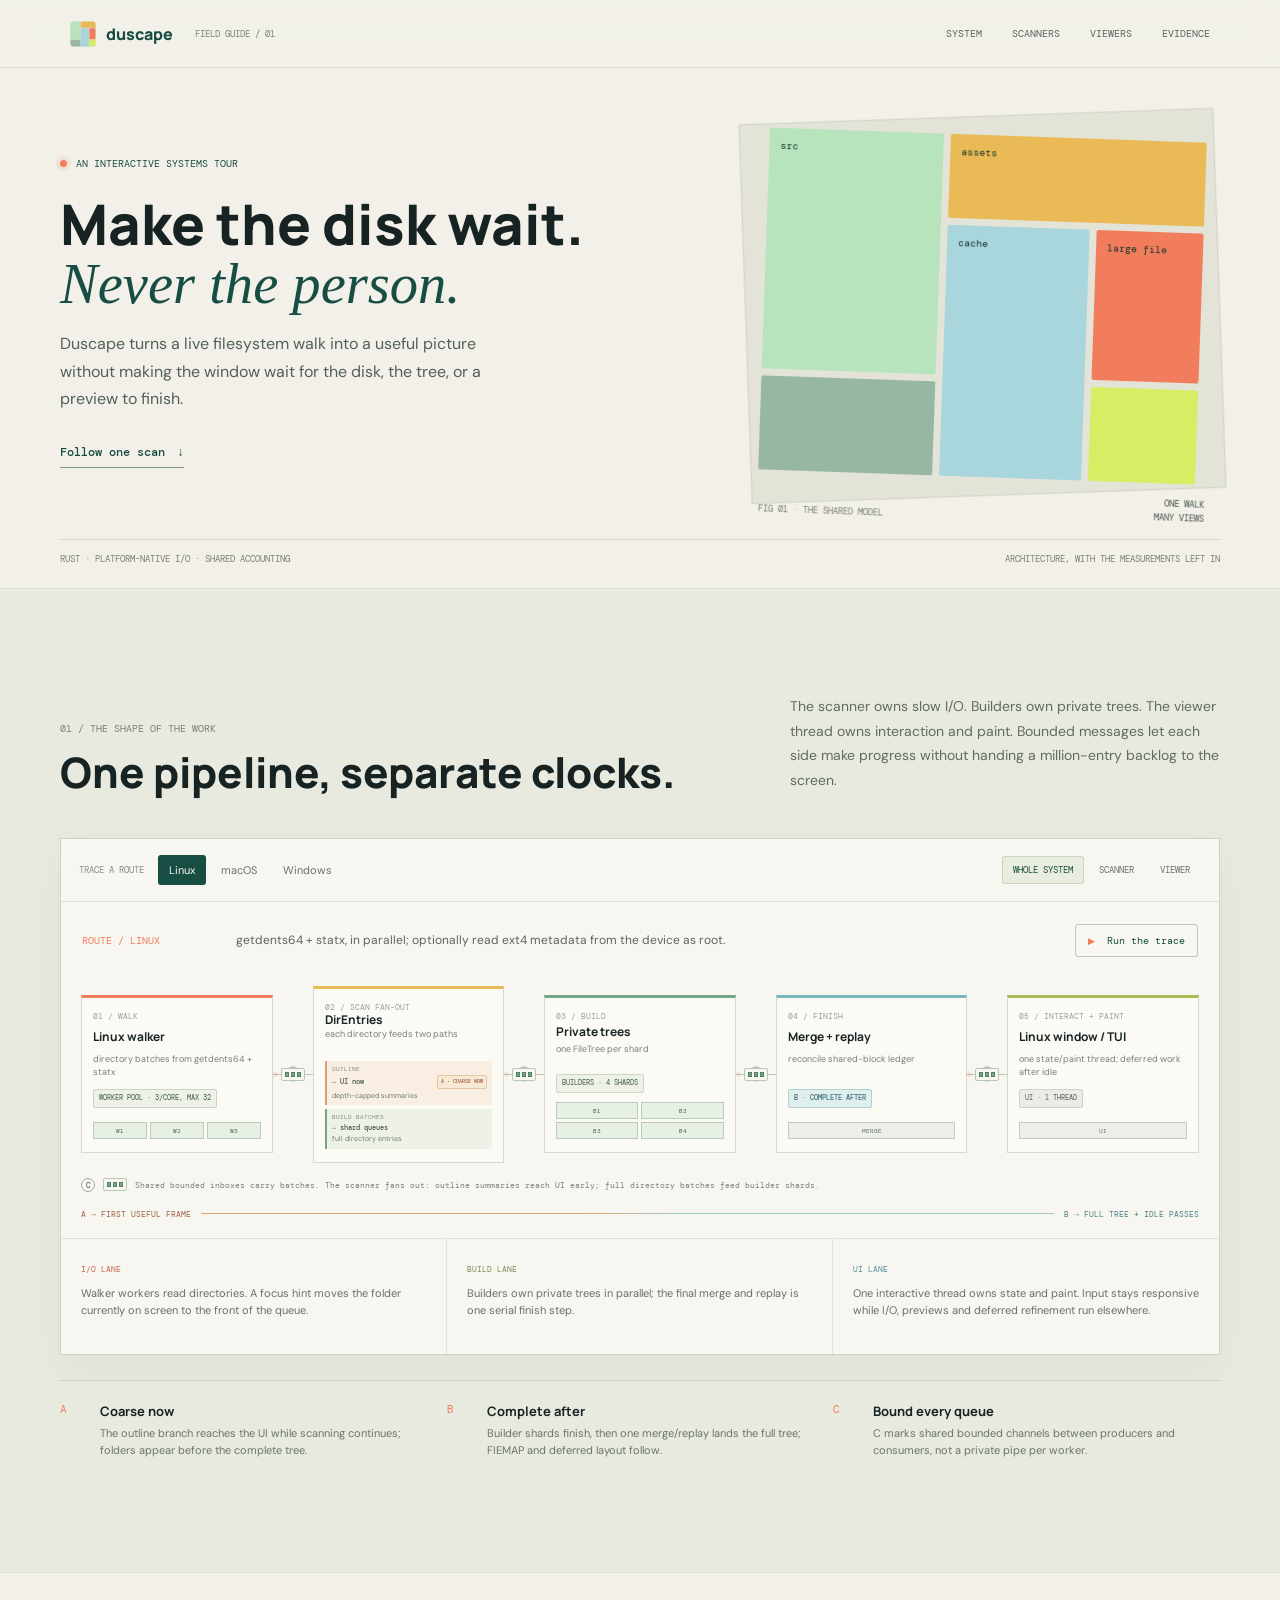
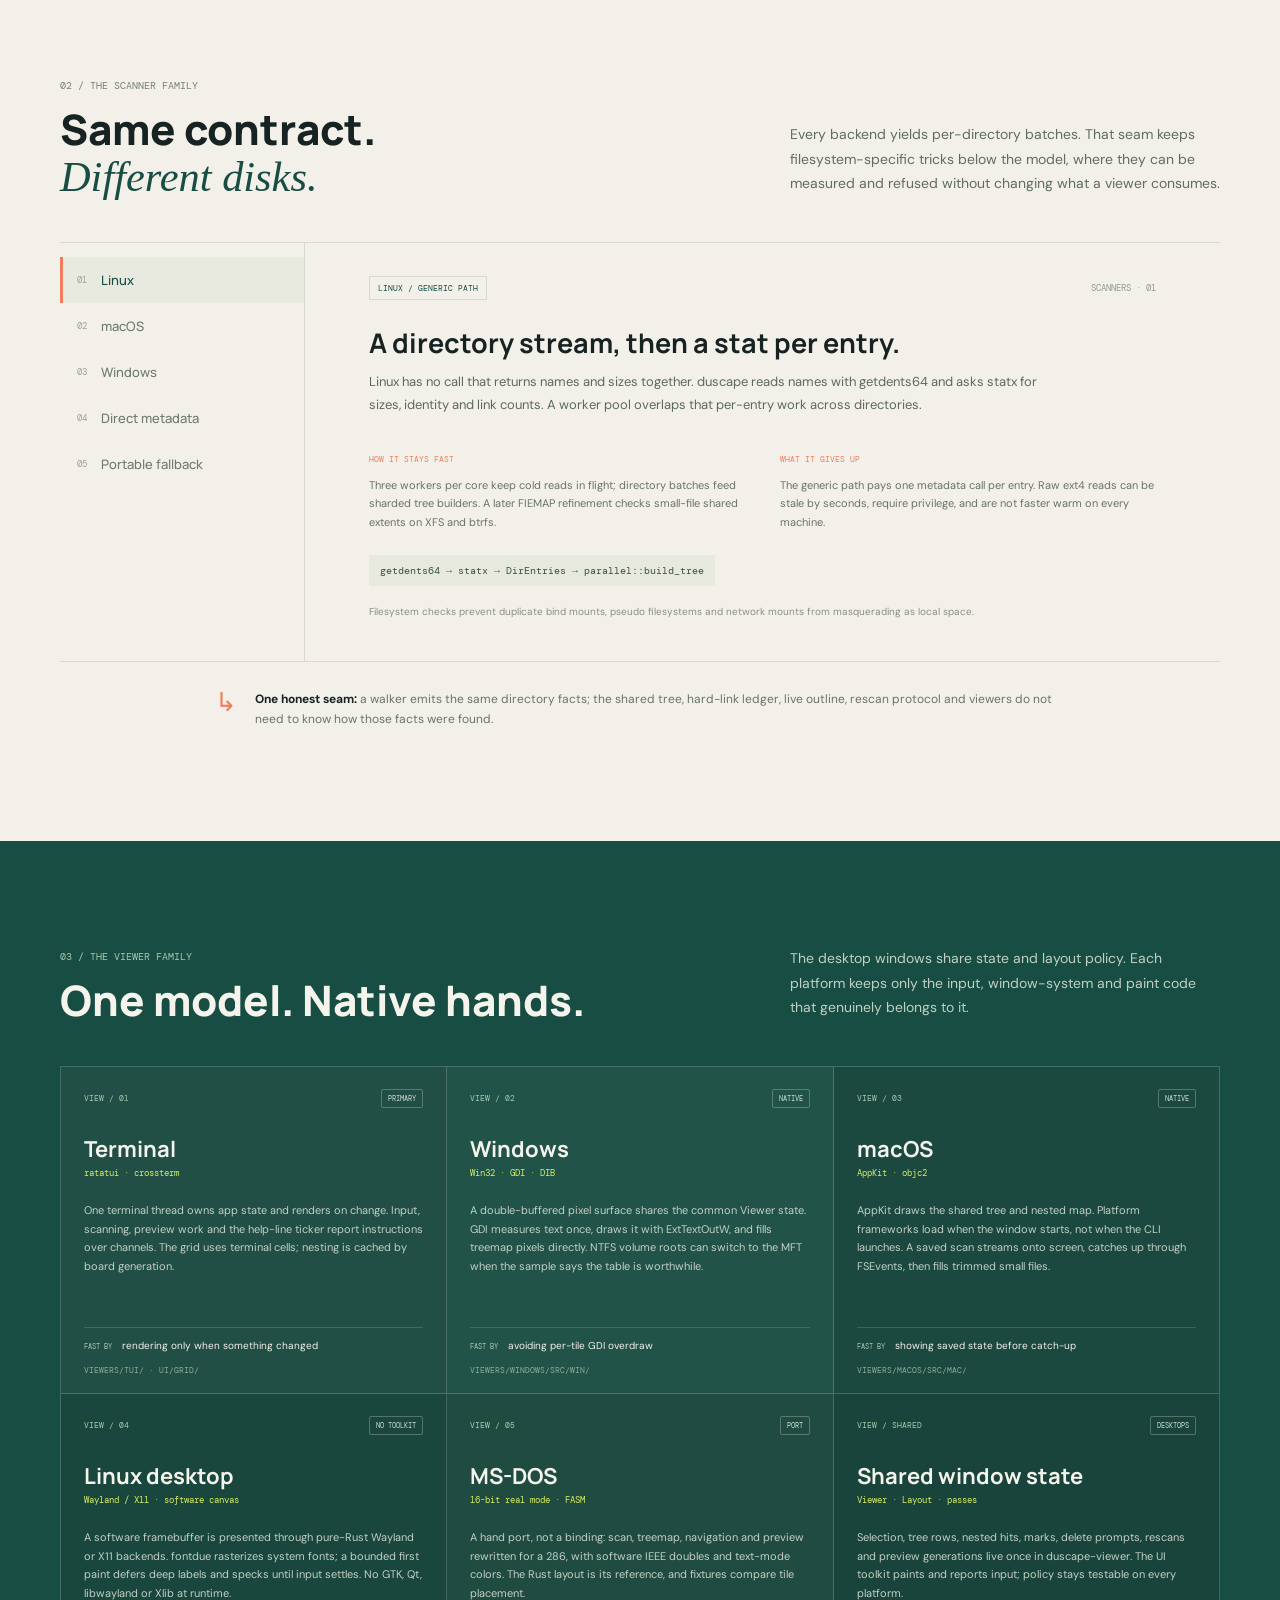
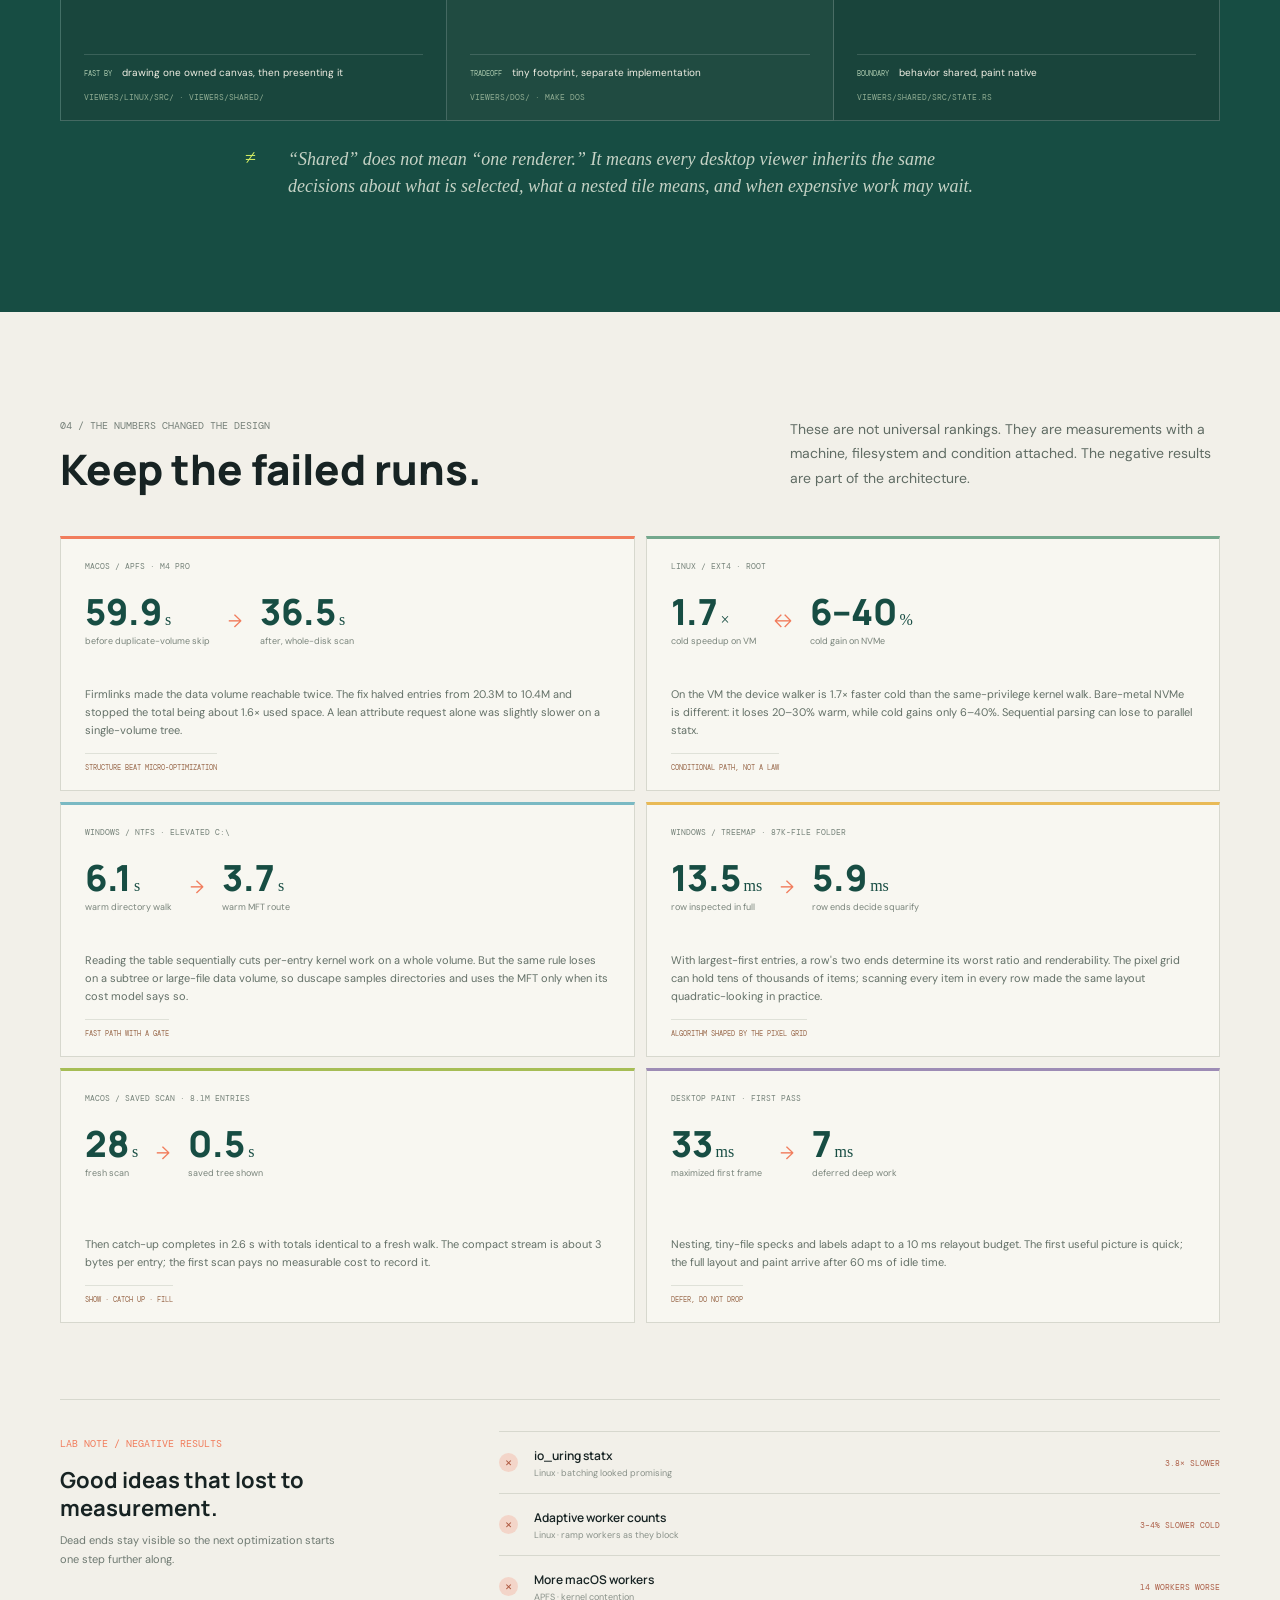
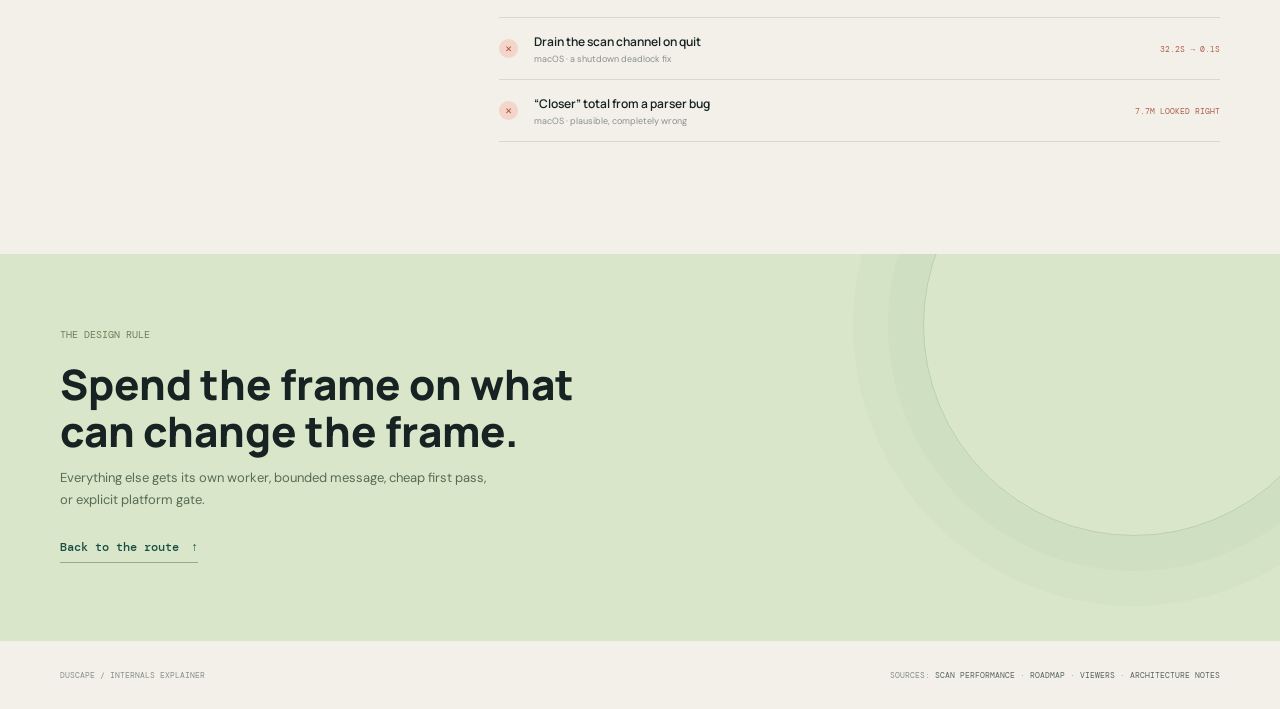
==== docs/explainer/index.html @ 2e8abe7f "docs(explainer): map scan fan-out and share app icon Add the interactive architecture explainer, sho" ====
<!doctype html>
<html lang="en">
<head>
  <meta charset="utf-8">
  <meta name="viewport" content="width=device-width, initial-scale=1">
  <meta name="theme-color" content="#f2f0e9">
  <title>Inside duscape | Systems, scanners, and speed</title>
  <link rel="icon" href="../../viewers/windows/duscape.ico" sizes="16x16 20x20 24x24 32x32 48x48 256x256" type="image/x-icon">
  <link rel="stylesheet" href="./explainer.css">
  <script type="module" src="./explainer.js"></script>
</head>
<body>
  <header class="topbar">
    <a class="wordmark" href="#top" aria-label="Duscape internals home"><img class="brand-icon" src="../../viewers/windows/duscape.ico" alt=""> duscape <span class="wordmark-note">FIELD GUIDE / 01</span></a>
    <nav aria-label="Page sections">
      <a href="#system">System</a><a href="#scanners">Scanners</a><a href="#viewers">Viewers</a><a href="#evidence">Evidence</a>
    </nav>
  </header>

  <main id="top">
    <section class="hero page-width">
      <div class="hero-copy">
        <p class="eyebrow"><span class="eyebrow-dot"></span> An interactive systems tour</p>
        <h1>Make the disk wait.<br><em>Never the person.</em></h1>
        <p class="hero-intro">Duscape turns a live filesystem walk into a useful picture without making the window wait for the disk, the tree, or a preview to finish.</p>
        <a class="text-link" href="#system">Follow one scan <span aria-hidden="true">↓</span></a>
      </div>
      <div class="hero-art" aria-label="A treemap sketch composed of colored tiles">
        <div class="art-label">ONE WALK<br>MANY VIEWS</div><div class="tile tile-a"><span>src</span></div><div class="tile tile-b"><span>assets</span></div><div class="tile tile-c"><span>cache</span></div><div class="tile tile-d"><span>large file</span></div><div class="tile tile-e"></div><div class="tile tile-f"></div><div class="art-index">FIG 01 <span>·</span> THE SHARED MODEL</div>
      </div>
      <div class="hero-foot"><span>Rust · platform-native I/O · shared accounting</span><span>Architecture, with the measurements left in</span></div>
    </section>

    <section class="section system-section" id="system">
      <div class="page-width">
        <div class="section-heading"><div><p class="eyebrow">01 / The shape of the work</p><h2>One pipeline, separate clocks.</h2></div><p class="section-deck">The scanner owns slow I/O. Builders own private trees. The viewer thread owns interaction and paint. Bounded messages let each side make progress without handing a million-entry backlog to the screen.</p></div>
        <div class="explorer-shell">
          <div class="explorer-controls">
            <div class="control-group" role="group" aria-label="Choose a platform route"><span class="control-label">TRACE A ROUTE</span><button class="seg-button is-active" data-platform="linux" aria-pressed="true">Linux</button><button class="seg-button" data-platform="macos" aria-pressed="false">macOS</button><button class="seg-button" data-platform="windows" aria-pressed="false">Windows</button></div>
            <div class="control-group focus-controls" role="group" aria-label="Emphasize a pipeline layer"><button class="focus-button is-active" data-focus="all" aria-pressed="true">Whole system</button><button class="focus-button" data-focus="scan" aria-pressed="false">Scanner</button><button class="focus-button" data-focus="view" aria-pressed="false">Viewer</button></div>
          </div>
          <div class="route-caption" aria-live="polite"><span class="route-index" id="routeIndex">ROUTE / LINUX</span><p id="routeSummary">getdents64 + statx, in parallel; optionally read ext4 metadata from the device as root.</p><button class="run-button" id="runTrace" type="button"><span class="play-icon" aria-hidden="true">▶</span> Run the trace</button></div>
          <div class="pipeline" id="pipeline" data-focus="all" aria-label="Scan pipeline diagram">
            <div class="flow-node scan-node" data-layer="scan"><span class="node-kicker">01 / WALK</span><strong id="scannerNode">Linux walker</strong><small id="scannerNodeNote">directory batches from getdents64 + statx</small><span class="worker-badge" id="walkerWorkers">WORKER POOL · 3/CORE, MAX 32</span><div class="worker-bank worker-bank-walk" aria-hidden="true"><span class="worker-box">W1</span><span class="worker-box">W2</span><span class="worker-box">W3</span></div></div><div class="flow-link" aria-label="C: shared bounded message channel"><span class="flow-packet"></span><span class="channel-queue" aria-hidden="true"><i></i><i></i><i></i></span><span class="bound-marker">C</span></div>
            <div class="flow-node protocol-node" data-layer="scan"><span class="node-kicker">02 / SCAN FAN-OUT</span><strong>DirEntries</strong><small>each directory feeds two paths</small><div class="fanout-branches"><div class="fanout-branch fanout-live"><span>OUTLINE</span><strong>→ UI now</strong><small>depth-capped summaries</small><b class="principle-badge principle-a">A · COARSE NOW</b></div><div class="fanout-branch fanout-build"><span>BUILD BATCHES</span><strong>→ shard queues</strong><small>full directory entries</small></div></div></div><div class="flow-link" aria-label="C: shared bounded message channel"><span class="flow-packet"></span><span class="channel-queue" aria-hidden="true"><i></i><i></i><i></i></span><span class="bound-marker">C</span></div>
            <div class="flow-node build-node" data-layer="model"><span class="node-kicker">03 / BUILD</span><strong>Private trees</strong><small>one FileTree per shard</small><span class="worker-badge" id="builderWorkers">BUILDERS · 4 SHARDS</span><div class="worker-bank worker-bank-builders" id="builderBank" aria-hidden="true"><span class="worker-box" data-builder="1">B1</span><span class="worker-box" data-builder="2">B2</span><span class="worker-box" data-builder="3">B3</span><span class="worker-box" data-builder="4">B4</span></div></div><div class="flow-link" aria-label="C: shared bounded message channel"><span class="flow-packet"></span><span class="channel-queue" aria-hidden="true"><i></i><i></i><i></i></span><span class="bound-marker">C</span></div>
            <div class="flow-node model-node" data-layer="model"><span class="node-kicker">04 / FINISH</span><strong>Merge + replay</strong><small>reconcile shared-block ledger</small><span class="principle-badge principle-b">B · COMPLETE AFTER</span><div class="worker-bank worker-bank-serial" aria-label="One serial merge worker"><span class="worker-box">MERGE</span></div></div><div class="flow-link" aria-label="C: shared bounded message channel"><span class="flow-packet"></span><span class="channel-queue" aria-hidden="true"><i></i><i></i><i></i></span><span class="bound-marker">C</span></div>
            <div class="flow-node view-node" data-layer="view"><span class="node-kicker">05 / INTERACT + PAINT</span><strong id="viewerNode">Linux window / TUI</strong><small>one state/paint thread; deferred work after idle</small><span class="worker-badge worker-single" id="viewerWorkers">UI · 1 THREAD</span><div class="worker-bank worker-bank-serial" aria-label="One interactive UI thread"><span class="worker-box">UI</span></div></div>
          </div>
          <div class="channel-key"><span class="channel-key-mark">C</span><span class="channel-key-queue"><i></i><i></i><i></i></span><span>Shared bounded inboxes carry batches. The scanner fans out: outline summaries reach UI early; full directory batches feed builder shards.</span></div>
          <div class="pass-rail"><span class="pass-label">A → FIRST USEFUL FRAME</span><span class="pass-line"></span><span class="pass-label pass-later">B → FULL TREE + IDLE PASSES</span></div>
          <div class="lane-notes"><article><span class="lane-tag lane-io">I/O LANE</span><p id="ioLane">Walker workers read directories. A focus hint moves the folder currently on screen to the front of the queue.</p></article><article><span class="lane-tag lane-work">BUILD LANE</span><p>Builders own private trees in parallel; the final merge and replay is one serial finish step.</p></article><article><span class="lane-tag lane-ui">UI LANE</span><p>One interactive thread owns state and paint. Input stays responsive while I/O, previews and deferred refinement run elsewhere.</p></article></div>
        </div>
        <div class="principle-strip"><div><span class="principle-number">A</span><strong>Coarse now</strong><p>The outline branch reaches the UI while scanning continues; folders appear before the complete tree.</p></div><div><span class="principle-number">B</span><strong>Complete after</strong><p>Builder shards finish, then one merge/replay lands the full tree; FIEMAP and deferred layout follow.</p></div><div><span class="principle-number">C</span><strong>Bound every queue</strong><p>C marks shared bounded channels between producers and consumers, not a private pipe per worker.</p></div></div>
      </div>
    </section>

    <section class="section scanner-section" id="scanners">
      <div class="page-width">
        <div class="section-heading"><div><p class="eyebrow">02 / The scanner family</p><h2>Same contract.<br><em>Different disks.</em></h2></div><p class="section-deck">Every backend yields per-directory batches. That seam keeps filesystem-specific tricks below the model, where they can be measured and refused without changing what a viewer consumes.</p></div>
        <div class="scanner-layout">
          <div class="scanner-rail" role="tablist" aria-label="Scanner internals"><button class="scanner-tab is-active" id="tab-linux" role="tab" aria-selected="true" aria-controls="scanner-detail" data-scanner="linux"><span>01</span> Linux</button><button class="scanner-tab" id="tab-macos" role="tab" aria-selected="false" aria-controls="scanner-detail" data-scanner="macos"><span>02</span> macOS</button><button class="scanner-tab" id="tab-windows" role="tab" aria-selected="false" aria-controls="scanner-detail" data-scanner="windows"><span>03</span> Windows</button><button class="scanner-tab" id="tab-volume" role="tab" aria-selected="false" aria-controls="scanner-detail" data-scanner="volume"><span>04</span> Direct metadata</button><button class="scanner-tab" id="tab-portable" role="tab" aria-selected="false" aria-controls="scanner-detail" data-scanner="portable"><span>05</span> Portable fallback</button></div>
          <article class="scanner-detail" id="scanner-detail" role="tabpanel" aria-labelledby="tab-linux" aria-live="polite"><div class="detail-topline"><span class="detail-chip" id="scannerChip">LINUX / GENERIC PATH</span><span class="detail-index" id="scannerIndex">SCANNERS · 01</span></div><h3 id="scannerTitle">A directory stream, then a stat per entry.</h3><p class="detail-lead" id="scannerLead">Linux has no call that returns names and sizes together. duscape reads names with getdents64 and asks statx for sizes, identity and link counts. A worker pool overlaps that per-entry work across directories.</p><div class="detail-columns"><div><span class="mini-label">HOW IT STAYS FAST</span><p id="scannerFast">Three workers per core keep cold reads in flight; directory batches feed sharded tree builders. A later FIEMAP refinement checks small-file shared extents on XFS and btrfs.</p></div><div><span class="mini-label">WHAT IT GIVES UP</span><p id="scannerTradeoff">The generic path pays one metadata call per entry. Raw ext4 reads can be stale by seconds, require privilege, and are not faster warm on every machine.</p></div></div><div class="detail-code" id="scannerMechanism">getdents64 → statx → DirEntries → parallel::build_tree</div><div class="detail-foot" id="scannerFoot">Filesystem checks prevent duplicate bind mounts, pseudo filesystems and network mounts from masquerading as local space.</div></article>
        </div>
        <div class="scan-family-note"><span class="note-symbol">↳</span><p><strong>One honest seam:</strong> a walker emits the same directory facts; the shared tree, hard-link ledger, live outline, rescan protocol and viewers do not need to know how those facts were found.</p></div>
      </div>
    </section>

    <section class="section viewer-section" id="viewers">
      <div class="page-width">
        <div class="section-heading"><div><p class="eyebrow">03 / The viewer family</p><h2>One model. Native hands.</h2></div><p class="section-deck">The desktop windows share state and layout policy. Each platform keeps only the input, window-system and paint code that genuinely belongs to it.</p></div>
        <div class="viewer-grid">
          <article class="viewer-card viewer-terminal"><div class="viewer-card-head"><span class="viewer-index">VIEW / 01</span><span class="viewer-badge">PRIMARY</span></div><h3>Terminal</h3><p class="viewer-sub">ratatui · crossterm</p><p>One terminal thread owns app state and renders on change. Input, scanning, preview work and the help-line ticker report instructions over channels. The grid uses terminal cells; nesting is cached by board generation.</p><div class="viewer-why"><span>FAST BY</span> rendering only when something changed</div><div class="viewer-file">viewers/tui/ · ui/grid/</div></article>
          <article class="viewer-card viewer-windows"><div class="viewer-card-head"><span class="viewer-index">VIEW / 02</span><span class="viewer-badge">NATIVE</span></div><h3>Windows</h3><p class="viewer-sub">Win32 · GDI · DIB</p><p>A double-buffered pixel surface shares the common Viewer state. GDI measures text once, draws it with ExtTextOutW, and fills treemap pixels directly. NTFS volume roots can switch to the MFT when the sample says the table is worthwhile.</p><div class="viewer-why"><span>FAST BY</span> avoiding per-tile GDI overdraw</div><div class="viewer-file">viewers/windows/src/win/</div></article>
          <article class="viewer-card viewer-macos"><div class="viewer-card-head"><span class="viewer-index">VIEW / 03</span><span class="viewer-badge">NATIVE</span></div><h3>macOS</h3><p class="viewer-sub">AppKit · objc2</p><p>AppKit draws the shared tree and nested map. Platform frameworks load when the window starts, not when the CLI launches. A saved scan streams onto screen, catches up through FSEvents, then fills trimmed small files.</p><div class="viewer-why"><span>FAST BY</span> showing saved state before catch-up</div><div class="viewer-file">viewers/macos/src/mac/</div></article>
          <article class="viewer-card viewer-linux"><div class="viewer-card-head"><span class="viewer-index">VIEW / 04</span><span class="viewer-badge">NO TOOLKIT</span></div><h3>Linux desktop</h3><p class="viewer-sub">Wayland / X11 · software canvas</p><p>A software framebuffer is presented through pure-Rust Wayland or X11 backends. fontdue rasterizes system fonts; a bounded first paint defers deep labels and specks until input settles. No GTK, Qt, libwayland or Xlib at runtime.</p><div class="viewer-why"><span>FAST BY</span> drawing one owned canvas, then presenting it</div><div class="viewer-file">viewers/linux/src/ · viewers/shared/</div></article>
          <article class="viewer-card viewer-dos"><div class="viewer-card-head"><span class="viewer-index">VIEW / 05</span><span class="viewer-badge">PORT</span></div><h3>MS-DOS</h3><p class="viewer-sub">16-bit real mode · FASM</p><p>A hand port, not a binding: scan, treemap, navigation and preview rewritten for a 286, with software IEEE doubles and text-mode colors. The Rust layout is its reference, and fixtures compare tile placement.</p><div class="viewer-why"><span>TRADEOFF</span> tiny footprint, separate implementation</div><div class="viewer-file">viewers/dos/ · make dos</div></article>
          <article class="viewer-card viewer-shared"><div class="viewer-card-head"><span class="viewer-index">VIEW / SHARED</span><span class="viewer-badge">DESKTOPS</span></div><h3>Shared window state</h3><p class="viewer-sub">Viewer · Layout · passes</p><p>Selection, tree rows, nested hits, marks, delete prompts, rescans and preview generations live once in duscape-viewer. The UI toolkit paints and reports input; policy stays testable on every platform.</p><div class="viewer-why"><span>BOUNDARY</span> behavior shared, paint native</div><div class="viewer-file">viewers/shared/src/state.rs</div></article>
        </div>
        <div class="viewer-rule"><span class="rule-mark">≠</span><p>“Shared” does not mean “one renderer.” It means every desktop viewer inherits the same decisions about what is selected, what a nested tile means, and when expensive work may wait.</p></div>
      </div>
    </section>

    <section class="section evidence-section" id="evidence">
      <div class="page-width">
        <div class="section-heading evidence-heading"><div><p class="eyebrow">04 / The numbers changed the design</p><h2>Keep the failed runs.</h2></div><p class="section-deck">These are not universal rankings. They are measurements with a machine, filesystem and condition attached. The negative results are part of the architecture.</p></div>
        <div class="evidence-grid">
          <article class="evidence-card evidence-macos"><div class="evidence-overline">MACOS / APFS · M4 PRO</div><div class="metric-pair"><div><strong>59.9<span>s</span></strong><small>before duplicate-volume skip</small></div><span class="metric-arrow">→</span><div><strong>36.5<span>s</span></strong><small>after, whole-disk scan</small></div></div><p>Firmlinks made the data volume reachable twice. The fix halved entries from 20.3M to 10.4M and stopped the total being about 1.6× used space. A lean attribute request alone was slightly slower on a single-volume tree.</p><div class="evidence-tag">STRUCTURE BEAT MICRO-OPTIMIZATION</div></article>
          <article class="evidence-card evidence-linux"><div class="evidence-overline">LINUX / EXT4 · ROOT</div><div class="metric-pair"><div><strong>1.7<span>×</span></strong><small>cold speedup on VM</small></div><span class="metric-arrow">↔</span><div><strong>6–40<span>%</span></strong><small>cold gain on NVMe</small></div></div><p>On the VM the device walker is 1.7× faster cold than the same-privilege kernel walk. Bare-metal NVMe is different: it loses 20–30% warm, while cold gains only 6–40%. Sequential parsing can lose to parallel statx.</p><div class="evidence-tag">CONDITIONAL PATH, NOT A LAW</div></article>
          <article class="evidence-card evidence-windows"><div class="evidence-overline">WINDOWS / NTFS · ELEVATED C:\</div><div class="metric-pair"><div><strong>6.1<span>s</span></strong><small>warm directory walk</small></div><span class="metric-arrow">→</span><div><strong>3.7<span>s</span></strong><small>warm MFT route</small></div></div><p>Reading the table sequentially cuts per-entry kernel work on a whole volume. But the same rule loses on a subtree or large-file data volume, so duscape samples directories and uses the MFT only when its cost model says so.</p><div class="evidence-tag">FAST PATH WITH A GATE</div></article>
          <article class="evidence-card evidence-layout"><div class="evidence-overline">WINDOWS / TREEMAP · 87K-FILE FOLDER</div><div class="metric-pair"><div><strong>13.5<span>ms</span></strong><small>row inspected in full</small></div><span class="metric-arrow">→</span><div><strong>5.9<span>ms</span></strong><small>row ends decide squarify</small></div></div><p>With largest-first entries, a row's two ends determine its worst ratio and renderability. The pixel grid can hold tens of thousands of items; scanning every item in every row made the same layout quadratic-looking in practice.</p><div class="evidence-tag">ALGORITHM SHAPED BY THE PIXEL GRID</div></article>
          <article class="evidence-card evidence-cache"><div class="evidence-overline">MACOS / SAVED SCAN · 8.1M ENTRIES</div><div class="metric-pair"><div><strong>28<span>s</span></strong><small>fresh scan</small></div><span class="metric-arrow">→</span><div><strong>0.5<span>s</span></strong><small>saved tree shown</small></div></div><p>Then catch-up completes in 2.6 s with totals identical to a fresh walk. The compact stream is about 3 bytes per entry; the first scan pays no measurable cost to record it.</p><div class="evidence-tag">SHOW · CATCH UP · FILL</div></article>
          <article class="evidence-card evidence-frame"><div class="evidence-overline">DESKTOP PAINT · FIRST PASS</div><div class="metric-pair"><div><strong>33<span>ms</span></strong><small>maximized first frame</small></div><span class="metric-arrow">→</span><div><strong>7<span>ms</span></strong><small>deferred deep work</small></div></div><p>Nesting, tiny-file specks and labels adapt to a 10 ms relayout budget. The first useful picture is quick; the full layout and paint arrive after 60 ms of idle time.</p><div class="evidence-tag">DEFER, DO NOT DROP</div></article>
        </div>
        <div class="experiments"><div class="experiments-title"><span class="eyebrow">LAB NOTE / NEGATIVE RESULTS</span><h3>Good ideas that lost to measurement.</h3><p>Dead ends stay visible so the next optimization starts one step further along.</p></div><div class="experiment-list">
          <details><summary><span class="experiment-mark">×</span><span><strong>io_uring statx</strong><small>Linux · batching looked promising</small></span><span class="experiment-result">3.8× slower</span></summary><p>Submission overhead and the way the kernel handled these metadata requests lost to plain statx. It is listed as not worth revisiting, not a dormant “maybe faster” path.</p></details>
          <details><summary><span class="experiment-mark">×</span><span><strong>Adaptive worker counts</strong><small>Linux · ramp workers as they block</small></span><span class="experiment-result">3–4% slower cold</span></summary><p>The cold ramp cost more than it saved on warm runs, where wall time was not builder-bound. Revisit only with a machine whose core count substantially exceeds what its disk can feed.</p></details>
          <details><summary><span class="experiment-mark">×</span><span><strong>More macOS workers</strong><small>APFS · kernel contention</small></span><span class="experiment-result">14 workers worse</span></summary><p>At eight workers the whole-disk scan used 185 seconds of system time against 7 seconds of user time; at fourteen, kernel time per entry rose from about 5 μs to 28 μs. The measured macOS cap is now six.</p></details>
          <details><summary><span class="experiment-mark">×</span><span><strong>Drain the scan channel on quit</strong><small>macOS · a shutdown deadlock fix</small></span><span class="experiment-result">32.2s → 0.1s</span></summary><p>Draining freed blocked senders by accepting all their sends, which let workers finish the entire disk. A stop flag checked by the queue fixed the actual cancellation behavior.</p></details>
          <details><summary><span class="experiment-mark">×</span><span><strong>“Closer” total from a parser bug</strong><small>macOS · plausible, completely wrong</small></span><span class="experiment-result">7.7M looked right</span></summary><p>A missing directory attribute shifted the parser into name bytes or dropped a subtree. The scan total looked closer to expected; the 233,390 unreadable entries exposed the bug. Counts and errors are checks, not decoration.</p></details>
        </div></div>
      </div>
    </section>

    <section class="closing-band"><div class="page-width closing-inner"><p class="eyebrow">THE DESIGN RULE</p><h2>Spend the frame on what<br>can change the frame.</h2><p>Everything else gets its own worker, bounded message, cheap first pass, or explicit platform gate.</p><a href="#top" class="back-top">Back to the route <span aria-hidden="true">↑</span></a></div></section>
  </main>
  <footer class="footer page-width"><span>DUSCAPE / INTERNALS EXPLAINER</span><span>Sources: <a href="../scan-performance.md">scan performance</a> · <a href="../scan-roadmap.md">roadmap</a> · <a href="../viewers.md">viewers</a> · <a href="../../AGENTS.md">architecture notes</a></span></footer>
</body>
</html>
---- docs/explainer/explainer.css ----
@import url('https://fonts.googleapis.com/css2?family=DM+Mono:wght@400;500&family=DM+Sans:wght@400;500;600;700&family=Manrope:wght@400;500;600;700;800&display=swap');
:root { color-scheme: light; --paper:#f2f0e9; --ink:#172323; --muted:#65706a; --line:#d7d8ce; --forest:#174d43; --mint:#b8e4bd; --lime:#d5ee63; --coral:#f17d5d; --blue:#a9d6dc; --gold:#e9ba56; --serif:Georgia,'Times New Roman',serif; --sans:'DM Sans','Segoe UI',sans-serif; --display:'Manrope','Segoe UI',sans-serif; --mono:'DM Mono',Consolas,monospace; font-family:var(--sans); font-synthesis:none; text-rendering:optimizeLegibility; }
* { box-sizing:border-box; } html { scroll-behavior:smooth; scroll-padding-top:84px; } body { margin:0; background:var(--paper); color:var(--ink); } a { color:inherit; } button { color:inherit; font:inherit; }
.page-width { width:min(1160px,calc(100% - 64px)); margin-inline:auto; }
.topbar { height:68px; padding:0 5.5vw; display:flex; align-items:center; justify-content:space-between; border-bottom:1px solid #d9dbd1; background:rgba(242,240,233,.93); position:sticky; top:0; z-index:20; backdrop-filter:blur(14px); }
.wordmark { display:flex; align-items:center; gap:10px; text-decoration:none; color:var(--forest); font:800 16px var(--display); }.brand-icon { flex:0 0 26px;width:26px;height:26px;object-fit:contain;image-rendering:auto; }.wordmark-note,.topbar nav,.eyebrow,.control-label,.node-kicker,.lane-tag,.mini-label,.detail-index,.viewer-index,.viewer-badge,.viewer-file,.viewer-why span,.evidence-overline,.evidence-tag,.experiment-result,.footer,.art-index { font-family:var(--mono);text-transform:uppercase;letter-spacing:0; }.wordmark-note { margin-left:12px;color:#7a837b;font-size:9px;font-weight:400; }.topbar nav { display:flex;gap:30px;font-size:10px;color:#59655e; }.topbar nav a { text-decoration:none;transition:color .2s; }.topbar nav a:hover,.footer a:hover { color:var(--coral); }
.hero { min-height:520px;display:grid;grid-template-columns:1fr .94fr;align-items:center;position:relative;padding-top:28px;padding-bottom:72px; }.hero-copy { padding:42px 0 30px;max-width:540px;animation:enter .7s both; }.eyebrow { color:#77817a;font-size:10px;line-height:1.5; }.hero .eyebrow { display:flex;align-items:center;gap:9px;color:var(--forest); }.eyebrow-dot { width:7px;height:7px;border-radius:50%;background:var(--coral);box-shadow:0 0 0 4px #f17d5d21; } h1,h2,h3,p { margin-top:0; } h1 { margin:24px 0 18px;font:800 56px/1.02 var(--display);letter-spacing:0; }
@media (max-width: 900px) { h1 { font-size: 38px; } }
@media (max-width: 650px) { h1 { font-size: 36px; } }
h1 em,h2 em { color:var(--forest);font:italic 500 1.01em/1 var(--serif); }.hero-intro { max-width:440px;margin-bottom:27px;color:#526059;font-size:16px;line-height:1.72; }.text-link,.back-top { display:inline-flex;gap:12px;align-items:center;color:var(--forest);text-decoration:none;font:500 12px var(--mono);border-bottom:1px solid #82978a;padding-bottom:7px;transition:gap .2s,color .2s; }.text-link:hover,.back-top:hover { gap:18px;color:#b84e36; }
.hero-art { width:min(100%,475px);aspect-ratio:1.25;justify-self:end;position:relative;display:grid;grid-template-columns:1.1fr .9fr .68fr;grid-template-rows:.72fr 1.28fr .8fr;gap:7px;padding:19px;transform:rotate(2deg);animation:art-enter .9s .1s both; }.hero-art::before { content:'';position:absolute;inset:0;background:#e3e3d8;transform:rotate(-4deg);border:1px solid #d0d3c6; }.tile { position:relative;border-radius:2px;padding:11px;overflow:hidden;font:10px var(--mono);color:#15372e;animation:tile-in .8s both; }.tile span { position:relative;z-index:1; }.tile-a { grid-column:1;grid-row:1/3;background:var(--mint);animation-delay:.2s; }.tile-b { grid-column:2/4;grid-row:1;background:var(--gold);animation-delay:.31s; }.tile-c { grid-column:2;grid-row:2/4;background:var(--blue);animation-delay:.42s; }.tile-d { grid-column:3;grid-row:2;background:var(--coral);animation-delay:.53s; }.tile-e { grid-column:1;grid-row:3;background:#98b6a4;animation-delay:.64s; }.tile-f { grid-column:3;grid-row:3;background:var(--lime);animation-delay:.75s; }.art-label { position:absolute;z-index:2;right:9px;bottom:-22px;color:#44534b;font:9px/1.5 var(--mono);text-align:right; }.art-index { position:absolute;left:20px;bottom:-26px;color:#798178;font-size:9px; }.art-index span { color:var(--coral); }.hero-foot { position:absolute;bottom:23px;left:0;right:0;display:flex;justify-content:space-between;padding-top:13px;border-top:1px solid var(--line);color:#788179;font:9px var(--mono);text-transform:uppercase; }
.section { padding:105px 0 112px; }.system-section { background:#e8e9df;border-top:1px solid #dedfd5;border-bottom:1px solid #dedfd5; }.section-heading { display:flex;align-items:end;justify-content:space-between;gap:50px;margin-bottom:43px; }.section-heading .eyebrow { margin-bottom:13px; } h2 { margin:0;font:800 42px/1.1 var(--display);letter-spacing:0; }.section-deck { max-width:430px;margin-bottom:3px;color:#606c64;font-size:14px;line-height:1.75; }
.explorer-shell { overflow:hidden;border:1px solid #ced3c7;background:#f7f6f0;box-shadow:0 14px 40px #3142380b; }.explorer-controls { min-height:63px;display:flex;justify-content:space-between;align-items:center;gap:14px;padding:10px 18px;border-bottom:1px solid #dfe1d8; }.control-group { display:flex;align-items:center;gap:4px; }.control-label { margin-right:10px;color:#849087;font-size:9px; }.seg-button,.focus-button { border:0;background:transparent;border-radius:3px;padding:8px 11px;cursor:pointer;color:#68736d;font-size:11px;transition:background .2s,color .2s,transform .2s; }.seg-button:hover,.focus-button:hover { color:var(--forest); }.seg-button.is-active { background:var(--forest);color:#f9f7ef; }.focus-button { font:9px var(--mono);text-transform:uppercase; }.focus-button.is-active { background:#e9eddf;color:var(--forest);box-shadow:inset 0 0 0 1px #cad5be; }.route-caption { min-height:77px;display:grid;grid-template-columns:140px 1fr auto;gap:14px;align-items:center;padding:13px 21px; }.route-index { color:var(--coral);font:10px var(--mono); }.route-caption p { margin:0;color:#5a665f;font-size:12px;line-height:1.55; }.run-button { border:1px solid #b7c7b8;background:transparent;border-radius:3px;padding:9px 12px;cursor:pointer;color:var(--forest);font:10px var(--mono);transition:background .2s,color .2s;white-space:nowrap; }.run-button:hover,.run-button.is-running { background:var(--forest);color:white; }.play-icon { margin-right:6px;color:var(--coral);font-size:9px; }
.pipeline { display:grid;grid-template-columns:minmax(100px,1fr) 40px minmax(100px,1fr) 40px minmax(100px,1fr) 40px minmax(100px,1fr) 40px minmax(100px,1fr);align-items:center;padding:7px 20px 24px; }.flow-node { min-height:123px;padding:13px 11px;border:1px solid #d4d9cf;background:#fbfaf5;display:flex;flex-direction:column;justify-content:space-between;position:relative;transition:transform .25s,opacity .25s,border-color .25s,background .25s; }.flow-node strong { font:700 12px/1.3 var(--display); }.flow-node small { color:#768078;font-size:9px;line-height:1.5; }.node-kicker { color:#99a197;font-size:8px; }.scan-node { border-top:3px solid var(--coral); }.protocol-node { border-top:3px solid var(--gold); }.build-node { border-top:3px solid #77a58b; }.model-node { border-top:3px solid #79b6bd; }.view-node { border-top:3px solid #a9bb54; }.flow-link { height:28px;display:flex;align-items:center;justify-content:center;position:relative;background:transparent; }.flow-link::before { content:"";position:absolute;left:0;right:0;top:50%;height:1px;background:#bcc6b9; }.flow-packet { position:absolute;z-index:2;width:5px;height:5px;top:calc(50% - 2px);left:0;border-radius:50%;background:var(--coral);opacity:.18; }.pipeline.is-running .flow-packet { opacity:1;animation:packet 1.5s ease-in-out infinite; }.pipeline.is-running .flow-link:nth-of-type(4) .flow-packet { animation-delay:.3s; }.pipeline.is-running .flow-link:nth-of-type(6) .flow-packet { animation-delay:.6s; }.pipeline.is-running .flow-link:nth-of-type(8) .flow-packet { animation-delay:.9s; }.channel-queue { z-index:3;display:flex;gap:2px;padding:3px;background:#f7f6f0;border:1px solid #b9c6ba;border-radius:2px; }.channel-queue i,.channel-key-queue i { display:block;width:4px;height:5px;background:#79a98a;border:1px solid #527e62; }.bound-marker { position:absolute;z-index:4;left:50%;top:calc(50% + 14px);display:grid;width:12px;height:12px;place-items:center;transform:translate(-50%,-50%);border:1px solid #9daea1;border-radius:50%;background:#f7f6f0;color:#41604c;font:6px var(--mono); }.worker-bank { display:grid;gap:3px;margin-top:7px; }.worker-bank-walk { grid-template-columns:repeat(3,minmax(0,1fr)); }.worker-bank-builders { grid-template-columns:repeat(2,minmax(0,1fr)); }.worker-bank-builders[data-count="1"] { width:45%;grid-template-columns:1fr;margin-inline:auto; }.worker-bank-serial { grid-template-columns:1fr; }.worker-box { min-width:0;min-height:17px;display:flex;align-items:center;justify-content:center;padding:2px 3px;border:1px solid #b9cbbb;background:#e7f0e5;color:#45644e;font:6px var(--mono); }.worker-bank-serial .worker-box { border-color:#c4c9c3;background:#eceeea;color:#626b64; }.worker-box[hidden] { display:none!important; }.channel-key { display:flex;align-items:center;gap:8px;margin:-9px 20px 17px;color:#758179;font:8px/1.5 var(--mono); }.channel-key-mark { display:grid;width:14px;height:14px;place-items:center;border:1px solid #9daea1;border-radius:50%;color:#41604c; }.channel-key-queue { display:flex;gap:2px;padding:3px;border:1px solid #b9c6ba;border-radius:2px; }.pipeline[data-focus="scan"] .flow-node[data-layer="view"],.pipeline[data-focus="scan"] .flow-node[data-layer="model"],.pipeline[data-focus="view"] .flow-node[data-layer="scan"],.pipeline[data-focus="view"] .flow-node[data-layer="model"] { opacity:.36; }.pipeline[data-focus="scan"] .scan-node,.pipeline[data-focus="scan"] .protocol-node,.pipeline[data-focus="view"] .view-node { transform:translateY(-4px);border-color:#819486;background:#fffef9; }
.lane-notes { display:grid;grid-template-columns:repeat(3,1fr);border-top:1px solid #e1e3db; }.lane-notes article { min-height:115px;padding:17px 20px;border-right:1px solid #e1e3db; }.lane-notes article:last-child { border-right:0; }.lane-tag { font-size:8px; }.lane-io { color:#ca674e; }.lane-work { color:#788d55; }.lane-ui { color:#4e8e99; }.lane-notes p { margin:8px 0 0;color:#657168;font-size:11px;line-height:1.6; }.principle-strip { display:grid;grid-template-columns:repeat(3,1fr);margin-top:25px;border-top:1px solid #cdd2c7; }.principle-strip>div { display:grid;grid-template-columns:29px 1fr;column-gap:11px;padding:21px 19px 0 0; }.principle-number { grid-row:span 2;color:var(--coral);font:11px var(--mono); }.principle-strip strong { font:700 13px var(--display); }.principle-strip p { margin:5px 0 0;color:#69756d;font-size:11px;line-height:1.6; }
.scanner-section { background:var(--paper); }.scanner-layout { display:grid;grid-template-columns:245px 1fr;border-top:1px solid var(--line);border-bottom:1px solid var(--line);min-height:420px; }.scanner-rail { padding:14px 0;border-right:1px solid var(--line); }.scanner-tab { width:100%;display:flex;align-items:center;gap:14px;border:0;background:transparent;padding:14px 17px;text-align:left;cursor:pointer;color:#6e7971;font:500 13px var(--display);position:relative;transition:color .2s,background .2s; }.scanner-tab span { color:#9ca39c;font:9px var(--mono); }.scanner-tab:hover { color:var(--forest); }.scanner-tab.is-active { background:#e8e9df;color:var(--forest); }.scanner-tab.is-active::before { content:'';position:absolute;inset:0 auto 0 0;width:3px;background:var(--coral); }.scanner-detail { padding:33px clamp(24px,5vw,65px) 30px;animation:detail-in .35s both; }.detail-topline { display:flex;justify-content:space-between;align-items:center; }.detail-chip { padding:6px 8px;border:1px solid #d6d9cf;color:var(--forest);font:8px var(--mono); }.detail-index { color:#929b92;font-size:9px; }.scanner-detail h3 { max-width:590px;margin:27px 0 12px;font:700 27px/1.2 var(--display); }.detail-lead { max-width:670px;margin-bottom:29px;color:#5c6961;font-size:13px;line-height:1.75; }.detail-columns { display:grid;grid-template-columns:1fr 1fr;gap:35px; }.mini-label { color:var(--coral);font-size:8px; }.detail-columns p { margin:9px 0 0;color:#68736c;font-size:11px;line-height:1.7; }.detail-code { display:inline-block;margin-top:23px;padding:9px 11px;background:#e7e9df;color:#365247;font:10px var(--mono); }.detail-foot { margin-top:18px;color:#879087;font-size:10px;line-height:1.6; }.scan-family-note { display:grid;grid-template-columns:40px 1fr;max-width:850px;margin:27px auto 0;align-items:start; }.note-symbol { color:var(--coral);font-size:26px;line-height:1; }.scan-family-note p { margin:0;color:#68746c;font-size:12px;line-height:1.7; }.scan-family-note strong { color:var(--ink); }
.viewer-section { background:var(--forest);color:#f5f4ec; }.viewer-section .eyebrow { color:#a9c8ad; }.viewer-section h2 em { color:var(--lime); }.viewer-section .section-deck { color:#c0d0c2; }.viewer-grid { display:grid;grid-template-columns:repeat(3,1fr);border-top:1px solid #ffffff30;border-left:1px solid #ffffff30; }.viewer-card { min-height:327px;padding:22px 23px 18px;border-right:1px solid #ffffff30;border-bottom:1px solid #ffffff30;display:flex;flex-direction:column;transition:background .25s,transform .25s; }.viewer-card:hover { background:#ffffff0c;transform:translateY(-3px); }.viewer-card-head { display:flex;justify-content:space-between;align-items:center; }.viewer-index { color:#a7c9ae;font-size:8px; }.viewer-badge { border:1px solid #ffffff40;border-radius:2px;padding:4px 6px;color:#d0dbcf;font-size:7px; }.viewer-card h3 { margin:26px 0 3px;font:700 22px var(--display); }.viewer-sub { color:var(--lime);font:9px var(--mono); }.viewer-card>p:not(.viewer-sub) { margin:13px 0 19px;color:#c3d0c3;font-size:11px;line-height:1.7; }.viewer-why { margin-top:auto;padding-top:11px;border-top:1px solid #ffffff25;color:#f3f1e6;font-size:10px; }.viewer-why span { margin-right:7px;color:#a9c8ad;font-size:7px; }.viewer-file { margin-top:13px;color:#8fac92;font-size:8px; }.viewer-terminal { background:#214f45; }.viewer-windows { background:#225349; }.viewer-macos { background:#1b4940; }.viewer-linux { background:#19463d; }.viewer-dos { background:#204b41; }.viewer-shared { background:#19443b; }.viewer-rule { display:grid;grid-template-columns:43px 1fr;align-items:start;margin:25px auto 0;max-width:790px; }.rule-mark { color:var(--lime);font:20px var(--serif); }.viewer-rule p { max-width:700px;margin:0;color:#c5d2c5;font:italic 18px/1.5 var(--serif); }
.evidence-section { padding-bottom:112px; }.evidence-heading { align-items:center; }.evidence-grid { display:grid;grid-template-columns:repeat(2,1fr);gap:11px; }.evidence-card { min-height:255px;padding:22px 24px 18px;border:1px solid var(--line);background:#f8f7f1;display:flex;flex-direction:column;animation:enter .5s both; }.evidence-card:nth-child(2){animation-delay:.06s}.evidence-card:nth-child(3){animation-delay:.12s}.evidence-card:nth-child(4){animation-delay:.18s}.evidence-card:nth-child(5){animation-delay:.24s}.evidence-card:nth-child(6){animation-delay:.3s}.evidence-overline { color:#77847b;font-size:8px; }.metric-pair { display:flex;align-items:center;gap:18px;margin:24px 0 15px; }.metric-pair>div { display:flex;flex-direction:column;gap:5px; }.metric-pair strong { color:var(--forest);font:800 36px/.95 var(--display); }.metric-pair strong span { margin-left:3px;font:500 16px var(--serif); }.metric-pair small { color:#79847b;font-size:9px; }.metric-arrow { color:var(--coral);font-size:18px; }.evidence-card>p { margin:auto 0 14px;max-width:590px;color:#637067;font-size:11px;line-height:1.65; }.evidence-tag { align-self:flex-start;padding-top:9px;border-top:1px solid #dfe1d8;color:#9b6c4f;font-size:7px; }.evidence-macos { border-top:3px solid var(--coral); }.evidence-linux { border-top:3px solid #74a88d; }.evidence-windows { border-top:3px solid #7ab9c3; }.evidence-layout { border-top:3px solid var(--gold); }.evidence-cache { border-top:3px solid #a6bd55; }.evidence-frame { border-top:3px solid #9d8cb5; }
.experiments { display:grid;grid-template-columns:.7fr 1.3fr;gap:50px;margin-top:76px;padding-top:31px;border-top:1px solid var(--line); }.experiments-title .eyebrow { color:var(--coral); }.experiments-title h3 { margin:15px 0 9px;font:700 22px/1.25 var(--display); }.experiments-title p { max-width:280px;color:#6e7971;font-size:11px;line-height:1.7; }.experiment-list { border-top:1px solid var(--line); }.experiment-list details { border-bottom:1px solid var(--line); }.experiment-list summary { min-height:61px;display:grid;grid-template-columns:25px 1fr auto;gap:10px;align-items:center;list-style:none;cursor:pointer; }.experiment-list summary::-webkit-details-marker { display:none; }.experiment-mark { display:grid;place-items:center;width:19px;height:19px;border-radius:50%;background:#f3d5c9;color:#ac563d;font:12px var(--mono); }.experiment-list summary strong { display:block;font:600 12px var(--display); }.experiment-list summary small { display:block;margin-top:3px;color:#899189;font-size:9px; }.experiment-result { color:#ad6049;font-size:8px;text-align:right; }.experiment-list details>p { margin:-1px 15px 18px 35px;max-width:600px;color:#6b766f;font-size:11px;line-height:1.7; }
.closing-band { padding:73px 0 78px;background:#d9e6c9;position:relative;overflow:hidden; }.closing-band::after { content:'';position:absolute;right:-65px;top:-140px;width:420px;height:420px;border:1px solid #174d4328;border-radius:50%;box-shadow:0 0 0 35px #174d4307,0 0 0 70px #174d4306; }.closing-inner { position:relative;z-index:1; }.closing-inner .eyebrow { color:#6d7f58; }.closing-inner h2 { margin:19px 0 13px;font-size:42px; }.closing-inner>p:not(.eyebrow) { max-width:440px;margin-bottom:24px;color:#586b55;font-size:13px;line-height:1.7; }.back-top { border-color:#99ab85; }.footer { min-height:68px;display:flex;align-items:center;justify-content:space-between;gap:15px;color:#899189;font-size:8px; }.footer a { text-decoration:none;color:#59675e; }
@keyframes enter { from { opacity:0;transform:translateY(12px); } to { opacity:1;transform:translateY(0); } } @keyframes art-enter { from { opacity:0;transform:translate(15px,8px) rotate(5deg); } to { opacity:1;transform:translate(0,0) rotate(2deg); } } @keyframes tile-in { from { opacity:0;transform:scale(.94); } to { opacity:1;transform:scale(1); } } @keyframes detail-in { from { opacity:.35;transform:translateY(5px); } to { opacity:1;transform:translateY(0); } } @keyframes packet { 0% { left:0; } 100% { left:calc(100% - 6px); } }
@media(max-width:900px) { .hero{min-height:460px}.pipeline{grid-template-columns:minmax(100px,1fr) 13px minmax(100px,1fr) 13px minmax(100px,1fr);row-gap:12px}.pipeline .flow-link:nth-of-type(4){display:none}.pipeline .build-node{grid-column:1;grid-row:2}.pipeline .flow-link:nth-of-type(6){grid-column:2;grid-row:2}.pipeline .model-node{grid-column:3;grid-row:2}.pipeline .flow-link:nth-of-type(8){grid-column:4;grid-row:2}.pipeline .view-node{grid-column:5;grid-row:2}.flow-node{min-height:112px}.scanner-layout{grid-template-columns:195px 1fr}.viewer-card{padding:19px} }
@media(max-width:650px) { .page-width{width:min(100% - 36px,500px)}.topbar{height:58px;padding:0 18px}.wordmark-note{display:none}.topbar nav{gap:13px;font-size:8px}.hero{min-height:auto;grid-template-columns:1fr;padding-top:36px;padding-bottom:72px}.hero-copy{padding:15px 0 29px}h1{font-size:36px}.hero-intro{max-width:370px;font-size:14px}.hero-art{justify-self:center;width:min(92%,390px)}.hero-foot{bottom:18px;gap:12px;font-size:7px}.hero-foot span:last-child{text-align:right}.section{padding:74px 0 78px}.section-heading{display:block;margin-bottom:29px}h2{font-size:34px}.section-deck{margin-top:15px;font-size:12px}.explorer-controls{align-items:flex-start;flex-direction:column;padding:11px 12px}.control-group{flex-wrap:wrap}.control-label{width:100%;margin:2px 0 4px 7px}.route-caption{grid-template-columns:1fr auto;gap:7px 10px;padding:14px}.route-index{grid-column:1}.route-caption p{grid-column:1;grid-row:2;font-size:10px}.run-button{grid-column:2;grid-row:1/span 2;padding:8px;font-size:8px}.pipeline{grid-template-columns:1fr 13px 1fr;row-gap:10px;padding:8px 13px 16px}.pipeline .flow-link:nth-of-type(4){display:block;grid-column:2;grid-row:2}.pipeline .build-node{grid-column:1;grid-row:3}.pipeline .flow-link:nth-of-type(6){display:none}.pipeline .model-node{grid-column:3;grid-row:3}.pipeline .flow-link:nth-of-type(8){display:none}.pipeline .view-node{grid-column:1/4;grid-row:4;min-height:82px}.pipeline .flow-link:nth-of-type(2){grid-column:2;grid-row:1}.flow-node{min-height:105px;padding:11px 9px}.flow-node strong{font-size:10px}.flow-node small{font-size:8px}.pipeline[data-focus="scan"] .flow-node[data-layer="model"],.pipeline[data-focus="view"] .flow-node[data-layer="model"]{opacity:.36}.lane-notes{grid-template-columns:1fr}.lane-notes article{min-height:0;padding:12px 15px;border-right:0;border-bottom:1px solid #e1e3db}.lane-notes article:last-child{border-bottom:0}.lane-notes p{font-size:10px}.principle-strip{grid-template-columns:1fr}.principle-strip>div{padding:15px 0 0}.scanner-layout{display:block}.scanner-rail{display:flex;overflow-x:auto;padding:0;border-right:0;border-bottom:1px solid var(--line)}.scanner-tab{flex:0 0 auto;width:auto;gap:7px;padding:12px;font-size:10px}.scanner-tab.is-active::before{inset:auto 0 0;width:auto;height:3px}.scanner-detail{min-height:440px;padding:23px 18px}.scanner-detail h3{margin-top:22px;font-size:22px}.detail-lead{font-size:11px}.detail-columns{gap:19px}.detail-columns p{font-size:10px}.detail-index{font-size:7px}.detail-code{max-width:100%;overflow-wrap:anywhere;font-size:8px}.scan-family-note{grid-template-columns:27px 1fr}.scan-family-note p{font-size:10px}.viewer-grid{grid-template-columns:1fr}.viewer-card{min-height:0;padding:20px}.viewer-card h3{margin-top:19px}.viewer-card>p:not(.viewer-sub){margin-bottom:15px}.viewer-rule{grid-template-columns:29px 1fr}.viewer-rule p{font-size:15px}.evidence-grid{grid-template-columns:1fr}.evidence-card{min-height:235px;padding:19px}.metric-pair{gap:12px}.metric-pair strong{font-size:32px}.experiments{grid-template-columns:1fr;gap:13px;margin-top:54px}.experiments-title p{max-width:100%}.experiment-list summary{grid-template-columns:22px 1fr auto;gap:6px}.experiment-result{max-width:94px;font-size:7px}.closing-band{padding:55px 0}.closing-inner h2{font-size:32px}.closing-band::after{right:-280px}.footer{align-items:flex-start;flex-direction:column;justify-content:center;padding:15px 0;font-size:7px} }
@media(prefers-reduced-motion:reduce) { *,*::before,*::after{scroll-behavior:auto!important;animation-duration:.01ms!important;animation-iteration-count:1!important;transition-duration:.01ms!important} }
.pipeline[data-focus="scan"] .flow-node[data-layer="view"],.pipeline[data-focus="scan"] .flow-node[data-layer="model"],.pipeline[data-focus="view"] .flow-node[data-layer="scan"],.pipeline[data-focus="view"] .flow-node[data-layer="model"] { opacity:.6; }
.has-reveal .section-heading:not(.in-view),.has-reveal .principle-strip:not(.in-view),.has-reveal .scan-family-note:not(.in-view) { opacity:0;transform:translateY(12px); }
.has-reveal .in-view { opacity:1;transform:translateY(0);transition:opacity .5s ease,transform .5s ease; }
@media(max-width:650px) { .pipeline .flow-link:nth-of-type(4){display:none}.pipeline .flow-link:nth-of-type(6){display:block;grid-column:2;grid-row:3} }
@media(prefers-color-scheme:dark) {
	:root { color-scheme:dark; --paper:#111815; --ink:#e6ede7; --muted:#a9b5ac; --line:#344139; --forest:#9ac9a8; --coral:#f28b6b; }
	body { background:var(--paper); color:var(--ink); }
	.topbar { background:rgba(17,24,21,.94); border-color:var(--line); }
	.wordmark-note,.topbar nav { color:#a8b4ab; }
	.hero .eyebrow,.wordmark { color:var(--forest); }
	.hero-intro,.section-deck { color:#b6c1b8; }
	.hero-art::before { background:#26312c; border-color:#46534b; }
	.art-label,.art-index,.hero-foot { color:#a4b0a7; }
	.hero-foot { border-color:var(--line); }
	.system-section { background:#1a231f; border-color:var(--line); }
	.explorer-shell { background:#151e1a; border-color:#3a4840; }
	.explorer-controls,.lane-notes,.lane-notes article,.principle-strip { border-color:#35443b; }
	.control-label,.node-kicker { color:#a1ada4; }
	.seg-button,.focus-button { color:#b4c0b7; }
	.seg-button.is-active,.run-button:hover,.run-button.is-running { background:#b8e4bd; color:#132019; }
	.focus-button.is-active { background:#293b31; color:#c3e3c9; box-shadow:inset 0 0 0 1px #496153; }
	.route-caption p,.lane-notes p,.principle-strip p { color:#b0bcb3; }
	.run-button { color:#c2e3c9; border-color:#597365; }
	.flow-node { background:#1b2520; border-color:#3a4840; }
	.flow-node small { color:#aab6ad; }
	.flow-link { background:#526158; }
	.pipeline[data-focus="scan"] .scan-node,.pipeline[data-focus="scan"] .protocol-node,.pipeline[data-focus="view"] .view-node { background:#25342b; border-color:#78907e; }
	.lane-io,.mini-label { color:#f28b6b; }
	.lane-work { color:#c0d58f; }
	.lane-ui { color:#8dc8d0; }
	.principle-strip strong,.scanner-detail h3,.experiments-title h3 { color:#e6ede7; }
	.scanner-section { background:var(--paper); }
	.scanner-layout,.scanner-rail { border-color:var(--line); }
	.scanner-tab { color:#bac5bc; }
	.scanner-tab.is-active { background:#25342b; color:#b9e0c1; }
	.scanner-detail { color:var(--ink); }
	.detail-chip { color:#b9e0c1; border-color:#4b5c51; }
	.detail-lead,.detail-columns p,.scan-family-note p { color:#b3beb6; }
	.detail-code { background:#26352d; color:#c5e3cb; }
	.detail-foot { color:#9eaba2; }
	.scan-family-note strong { color:var(--ink); }
	.viewer-section { background:#0d3028; }
	.viewer-terminal { background:#174238; }
	.viewer-windows { background:#19483e; }
	.viewer-macos { background:#153e35; }
	.viewer-linux { background:#123a31; }
	.viewer-dos { background:#174238; }
	.viewer-shared { background:#12382f; }
	.viewer-section .section-deck,.viewer-card>p:not(.viewer-sub),.viewer-rule p { color:#cad8ce; }
	.viewer-index,.viewer-why span { color:#b2d5b9; }
	.viewer-file { color:#a3c5aa; }
	.viewer-badge { color:#e0e8e1; border-color:#708478; }
	.evidence-card { background:#19221e; border-color:#39473f; }
	.evidence-overline,.metric-pair small { color:#aab6ad; }
	.evidence-card>p,.experiments-title p,.experiment-list details>p { color:#b3beb6; }
	.metric-pair strong { color:#a8d7b2; }
	.evidence-tag { border-color:#3c4a41; color:#e8a282; }
	.experiments,.experiment-list,.experiment-list details { border-color:var(--line); }
	.experiment-list summary strong { color:#e6ede7; }
	.experiment-list summary small { color:#a3afa6; }
	.experiment-result { color:#f29a7d; }
	.experiment-mark { background:#573b34; color:#ffc1a9; }
	.closing-band { background:#202d25; }
	.closing-band::after { border-color:#a7ceb02a; box-shadow:0 0 0 35px #a7ceb00a,0 0 0 70px #a7ceb008; }
	.closing-inner .eyebrow { color:#bdd69a; }
	.closing-inner>p:not(.eyebrow) { color:#c2d0c4; }
	.back-top { color:#bce0c3; border-color:#667f6c; }
	.footer { color:#9eaaa1; }
	.footer a { color:#c0d0c4; }
}
.flow-node { min-height:158px; }
.flow-node small { min-height:28px; }
.fanout-branches { display:grid;gap:4px;margin-top:5px; }
.fanout-branch { display:grid;grid-template-columns:minmax(0,1fr) auto;align-items:center;gap:2px 5px;padding:4px 5px;border-left:2px solid #9aa99c;background:#eef1e8; }
.fanout-branch>span { grid-column:1 / -1;color:#7e8a80;font:6px var(--mono); }
.fanout-branch>strong { color:#45574a;font:600 7px var(--mono); }
.fanout-branch>small { grid-column:1 / -1;min-height:0;color:#6e7b70;font-size:7px; }
.fanout-live { border-color:#df9d69;background:#f8eee2; }
.fanout-build { border-color:#78a286; }
.fanout-live .principle-badge { grid-column:2;grid-row:2;min-height:0;padding:3px;font-size:5px; }
.worker-badge,.principle-badge { display:inline-flex;align-items:center;align-self:flex-start;max-width:100%;min-height:19px;padding:4px 5px;border:1px solid #cbd4c8;border-radius:2px;color:#3f5d4b;font:7px/1.25 var(--mono); }
.worker-badge { background:#edf1e7; }
.worker-single { background:#ecece7;color:#58615b; }
.principle-badge { font-size:7px;font-weight:500; }
.principle-a { background:#f8e9d7;border-color:#e8c6a0;color:#9c5939; }
.principle-b { background:#e0eeee;border-color:#afd1d2;color:#39717a; }
.bound-marker { position:absolute;z-index:2;left:50%;top:50%;display:grid;width:15px;height:15px;place-items:center;transform:translate(-50%,-50%);border:1px solid #9daea1;border-radius:50%;background:#f7f6f0;color:#41604c;font:7px var(--mono); }
.pass-rail { display:flex;align-items:center;gap:10px;margin:0 20px 19px;color:#9b6044;font:8px var(--mono); }
.pass-label { white-space:nowrap; }
.pass-line { flex:1;height:1px;background:linear-gradient(90deg,#e2a36e 0 45%,#a5c9c4 55% 100%); }
.pass-later { color:#4b8187; }
.pipeline[data-focus="scan"] .flow-node[data-layer="view"],.pipeline[data-focus="view"] .flow-node[data-layer="scan"],.pipeline[data-focus="view"] .flow-node[data-layer="model"] { opacity:.6; }
@media(max-width:650px) {
	.pipeline { grid-template-columns:minmax(0,1fr) 14px minmax(0,1fr);row-gap:0; }
	.pipeline .scan-node { grid-column:1;grid-row:1; }
	.pipeline .flow-link:nth-of-type(2) { grid-column:2;grid-row:1; }
	.pipeline .protocol-node { grid-column:3;grid-row:1; }
	.pipeline .flow-link:nth-of-type(4) { display:block;grid-column:3;grid-row:2;width:1px;height:17px;justify-self:center; }
	.pipeline .build-node { grid-column:3;grid-row:3; }
	.pipeline .flow-link:nth-of-type(6) { display:block;grid-column:2;grid-row:3; }
	.pipeline .model-node { grid-column:1;grid-row:3; }
	.pipeline .flow-link:nth-of-type(8) { display:block;grid-column:1;grid-row:4;width:1px;height:17px;justify-self:center; }
	.pipeline .view-node { grid-column:1/4;grid-row:5;min-height:125px; }
	.flow-node { min-height:145px;padding:10px 8px; }
	.flow-node strong { font-size:9px; }
	.flow-node small { min-height:34px;font-size:8px; }
	.fanout-branches { gap:4px;margin-top:3px; }
	.fanout-branch { padding:3px 4px; }
	.fanout-branch>strong { font-size:7px; }
	.fanout-branch>small { font-size:6px; }
	.worker-badge,.principle-badge { font-size:6px; }
	.pass-rail { flex-wrap:wrap;gap:6px;margin:0 13px 14px;font-size:7px; }
	.pass-line { min-width:20px; }
}
@media(prefers-color-scheme:dark) {
	.worker-badge { background:#26372d;border-color:#536a5a;color:#c5e0c9; }
	.worker-single { background:#292f2b;color:#d0d6d1;border-color:#5a655d; }
	.principle-a { background:#49352b;border-color:#805a43;color:#ffd1ae; }
	.principle-b { background:#263c3d;border-color:#4f777b;color:#bce4e5; }
	.bound-marker { background:#17211c;border-color:#617566;color:#c9e2ce; }
	.pass-label { color:#ffc09a; }
	.pass-later { color:#a9dce0; }
}
@media(max-width:900px) {
	.pipeline { grid-template-columns:minmax(90px,1fr) 30px minmax(90px,1fr) 30px minmax(90px,1fr); }
}
@media(max-width:650px) {
	.pipeline { grid-template-columns:minmax(0,1fr) 24px minmax(0,1fr); }
	.pipeline .flow-link:nth-of-type(4),.pipeline .flow-link:nth-of-type(8) { width:24px;height:36px;justify-self:center;flex-direction:column;gap:2px; }
	.pipeline .flow-link:nth-of-type(4)::before,.pipeline .flow-link:nth-of-type(8)::before { top:0;left:50%;right:auto;width:1px;height:100%; }
	.pipeline .flow-link:nth-of-type(4) .channel-queue,.pipeline .flow-link:nth-of-type(8) .channel-queue { flex-direction:column;gap:1px;padding:2px; }
	.pipeline .flow-link:nth-of-type(4) .channel-queue i,.pipeline .flow-link:nth-of-type(8) .channel-queue i { width:5px;height:3px; }
	.pipeline .flow-link:nth-of-type(4) .bound-marker,.pipeline .flow-link:nth-of-type(8) .bound-marker { position:relative;left:auto;top:auto;transform:none;width:10px;height:10px; }
	.channel-key { align-items:flex-start;margin:-4px 13px 14px;font-size:7px; }
	.channel-key-mark,.channel-key-queue { flex:0 0 auto; }
}
@media(prefers-color-scheme:dark) {
	.worker-box { border-color:#536b59;background:#26372d;color:#c5e0c9; }
	.fanout-branch { border-color:#617365;background:#26312a; }
	.fanout-branch>span,.fanout-branch>small { color:#b0bcb2; }
	.fanout-branch>strong { color:#e0e8e1; }
	.fanout-live { border-color:#a9714e;background:#3b2e25; }
	.fanout-build { border-color:#5c876a; }
	.worker-bank-serial .worker-box { border-color:#5b655d;background:#292f2b;color:#d0d6d1; }
	.channel-queue { background:#18221c;border-color:#53675a; }
	.channel-queue i,.channel-key-queue i { background:#8bc49b;border-color:#6a9b78; }
	.channel-key { color:#aebbb1; }
	.channel-key-mark,.channel-key-queue { border-color:#617566;color:#c9e2ce; }
	.flow-link::before { background:#526158; }
	.pipeline[data-focus="scan"] .scan-node,.pipeline[data-focus="scan"] .protocol-node,.pipeline[data-focus="view"] .view-node { background:#25342b; }
}
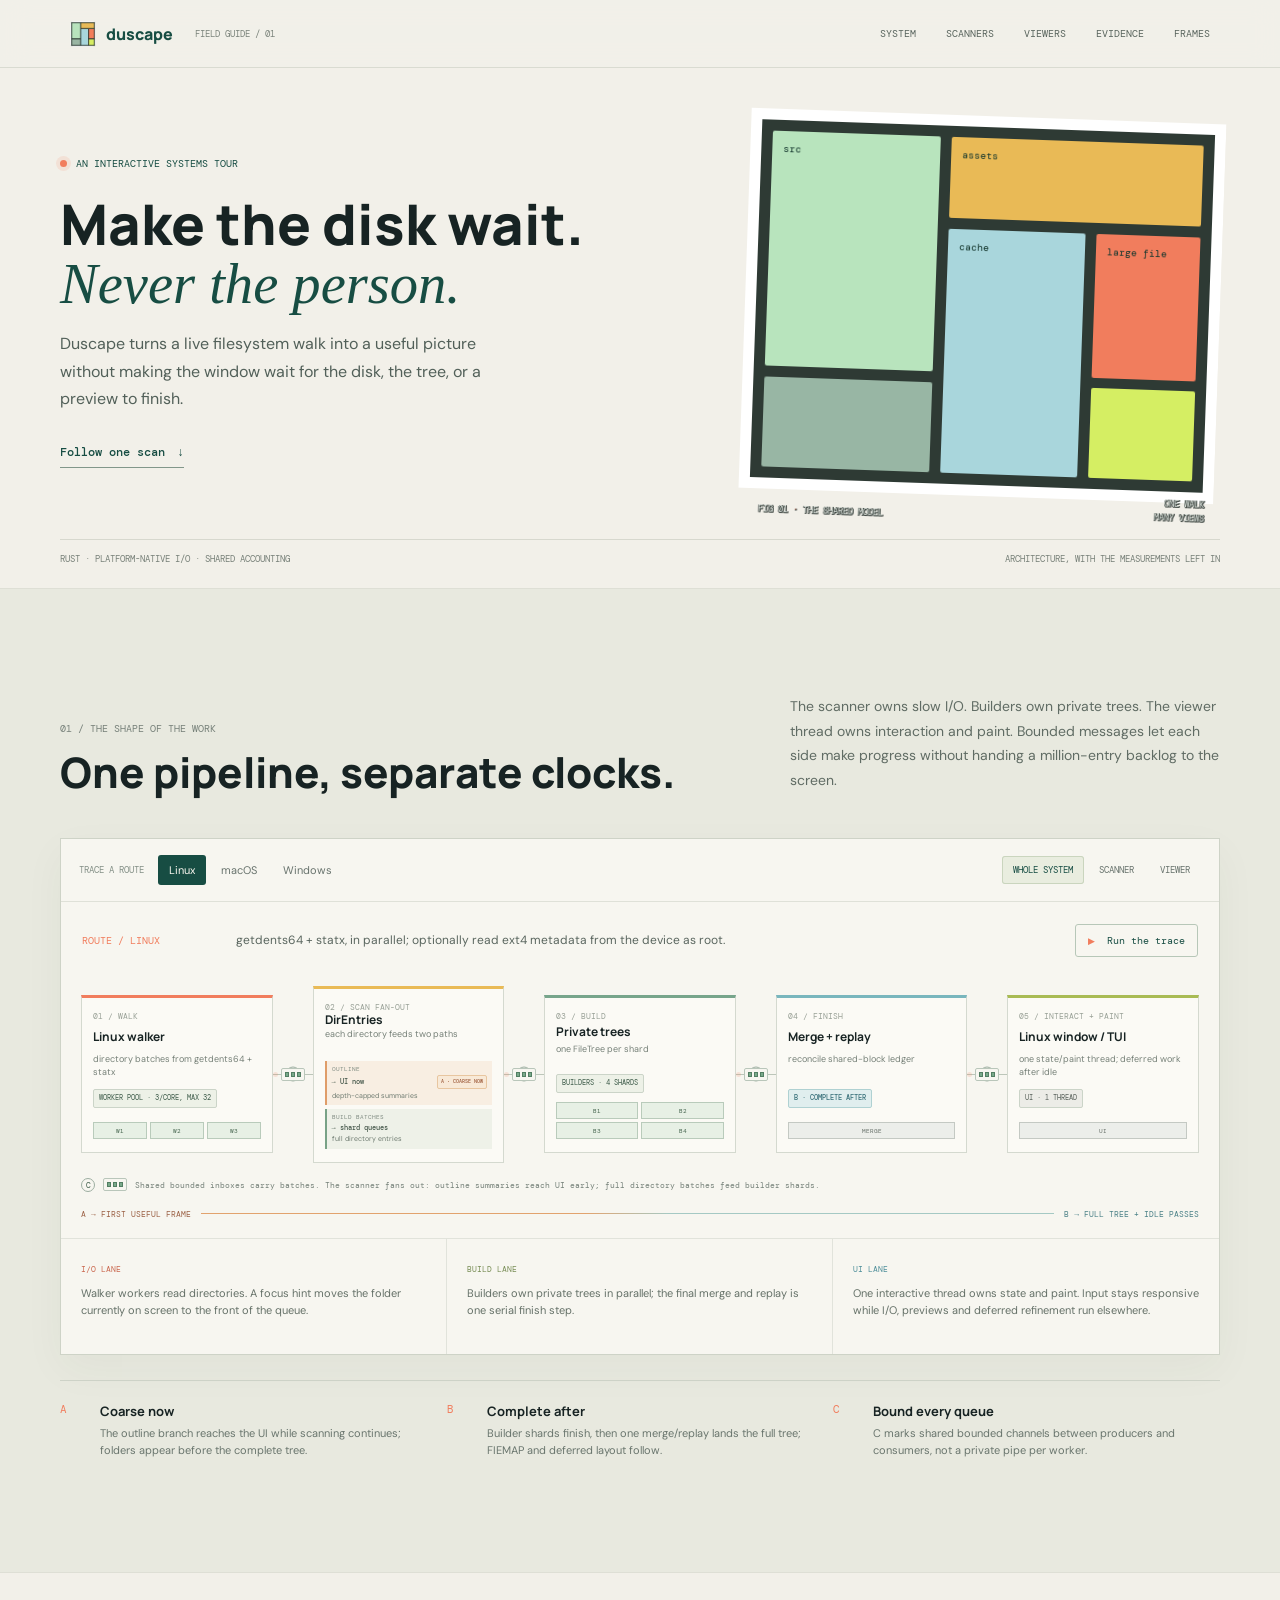
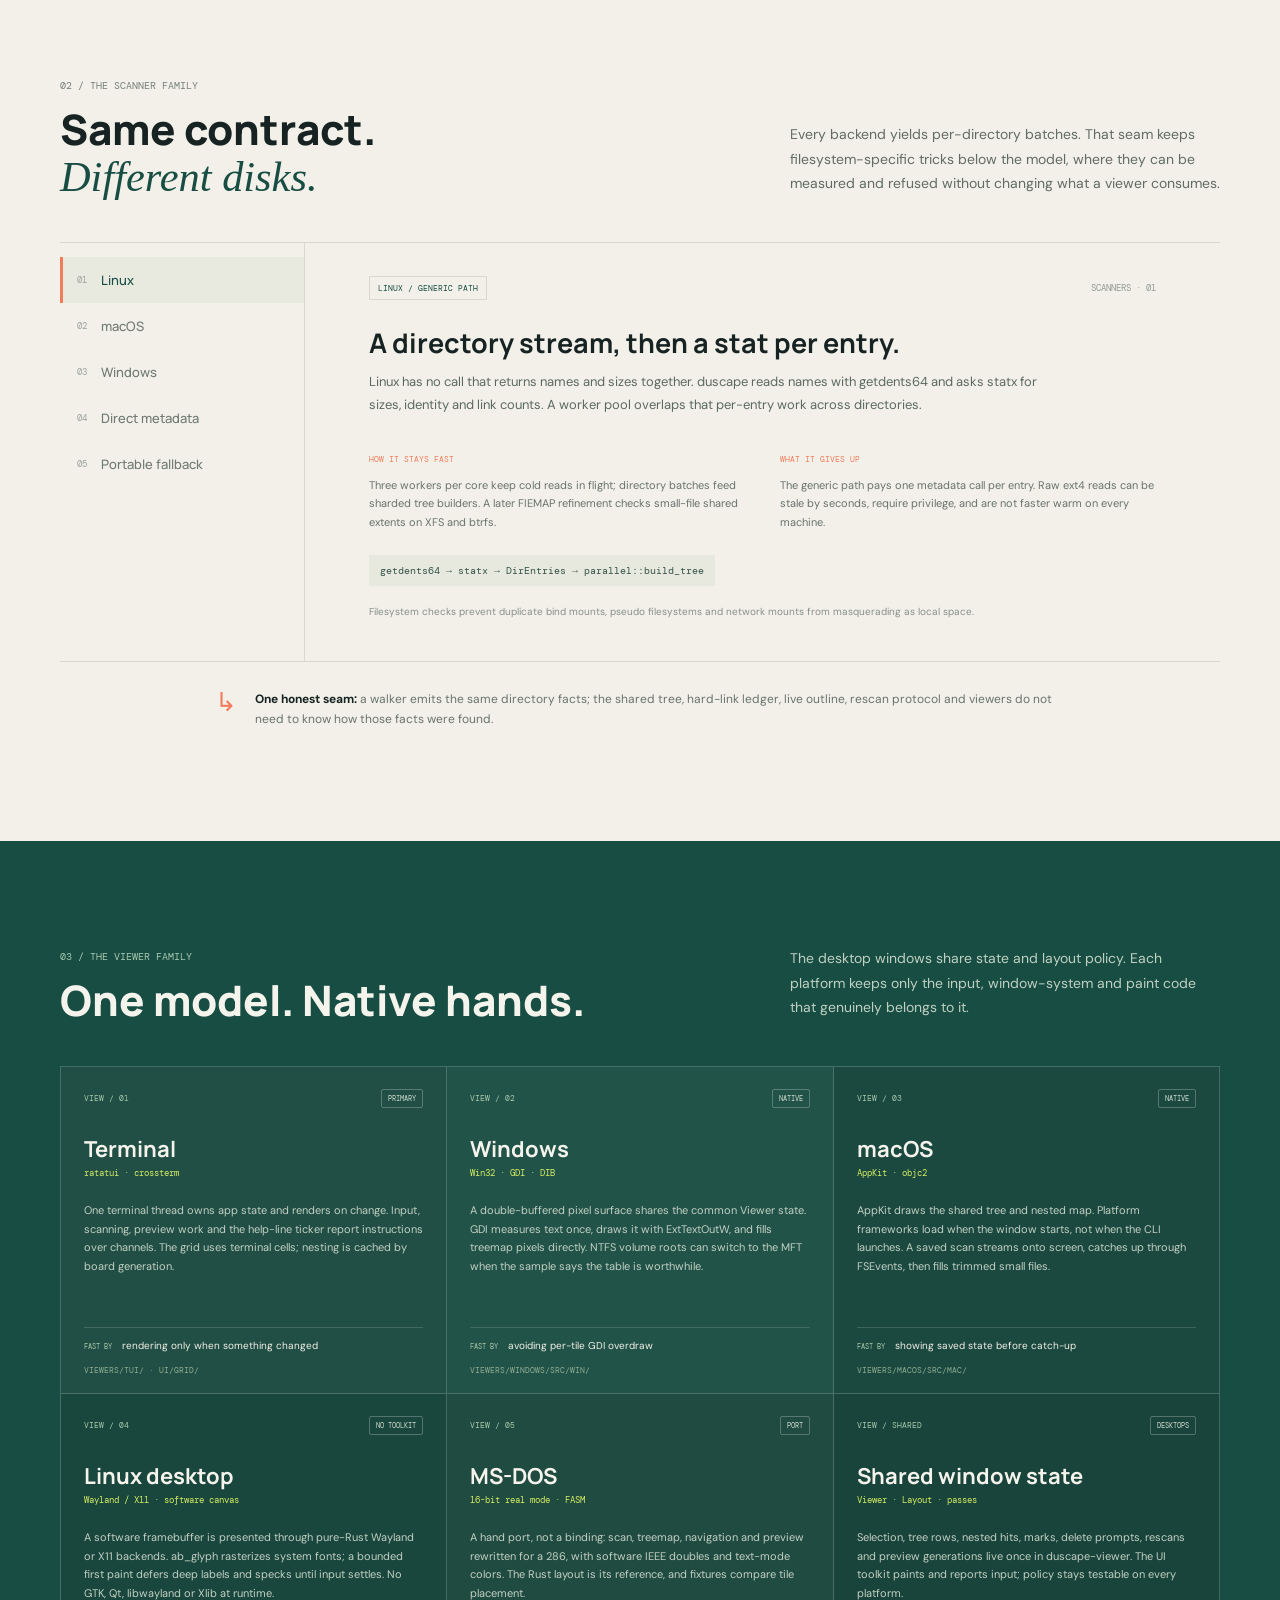
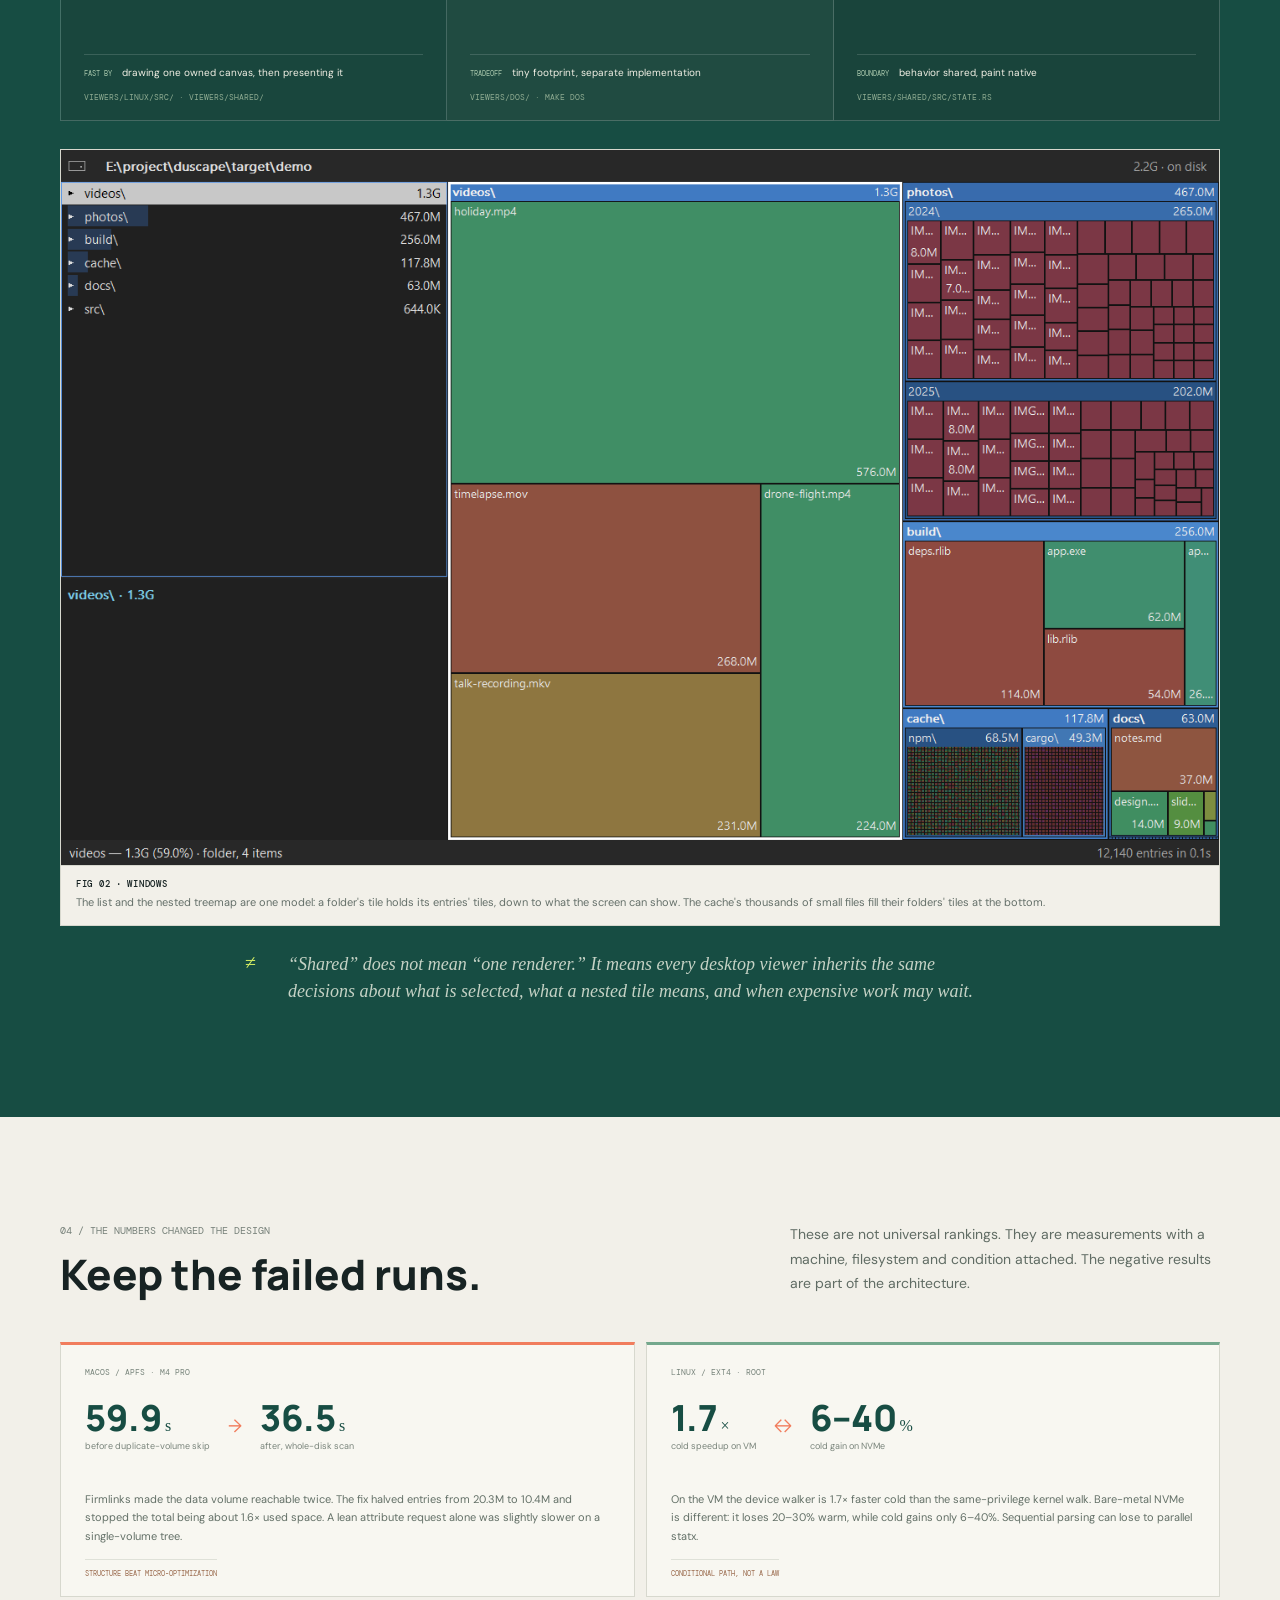
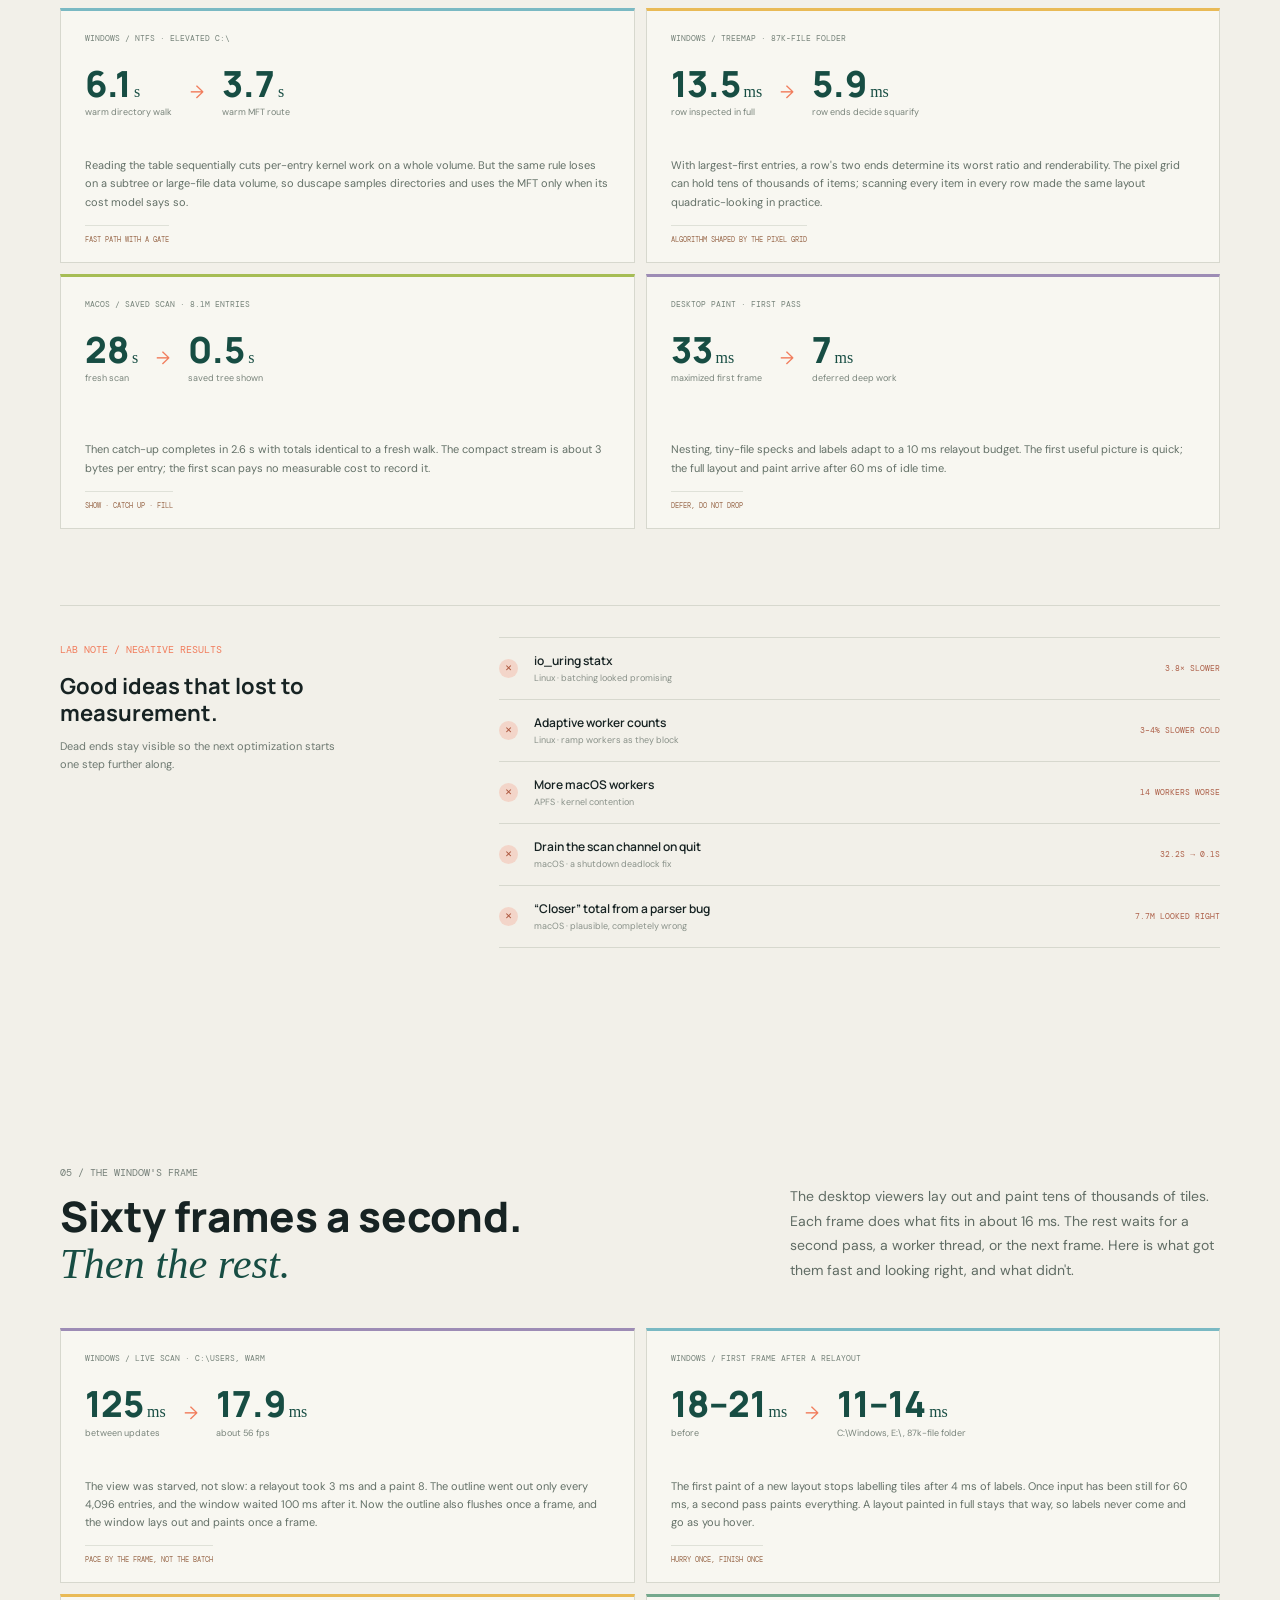
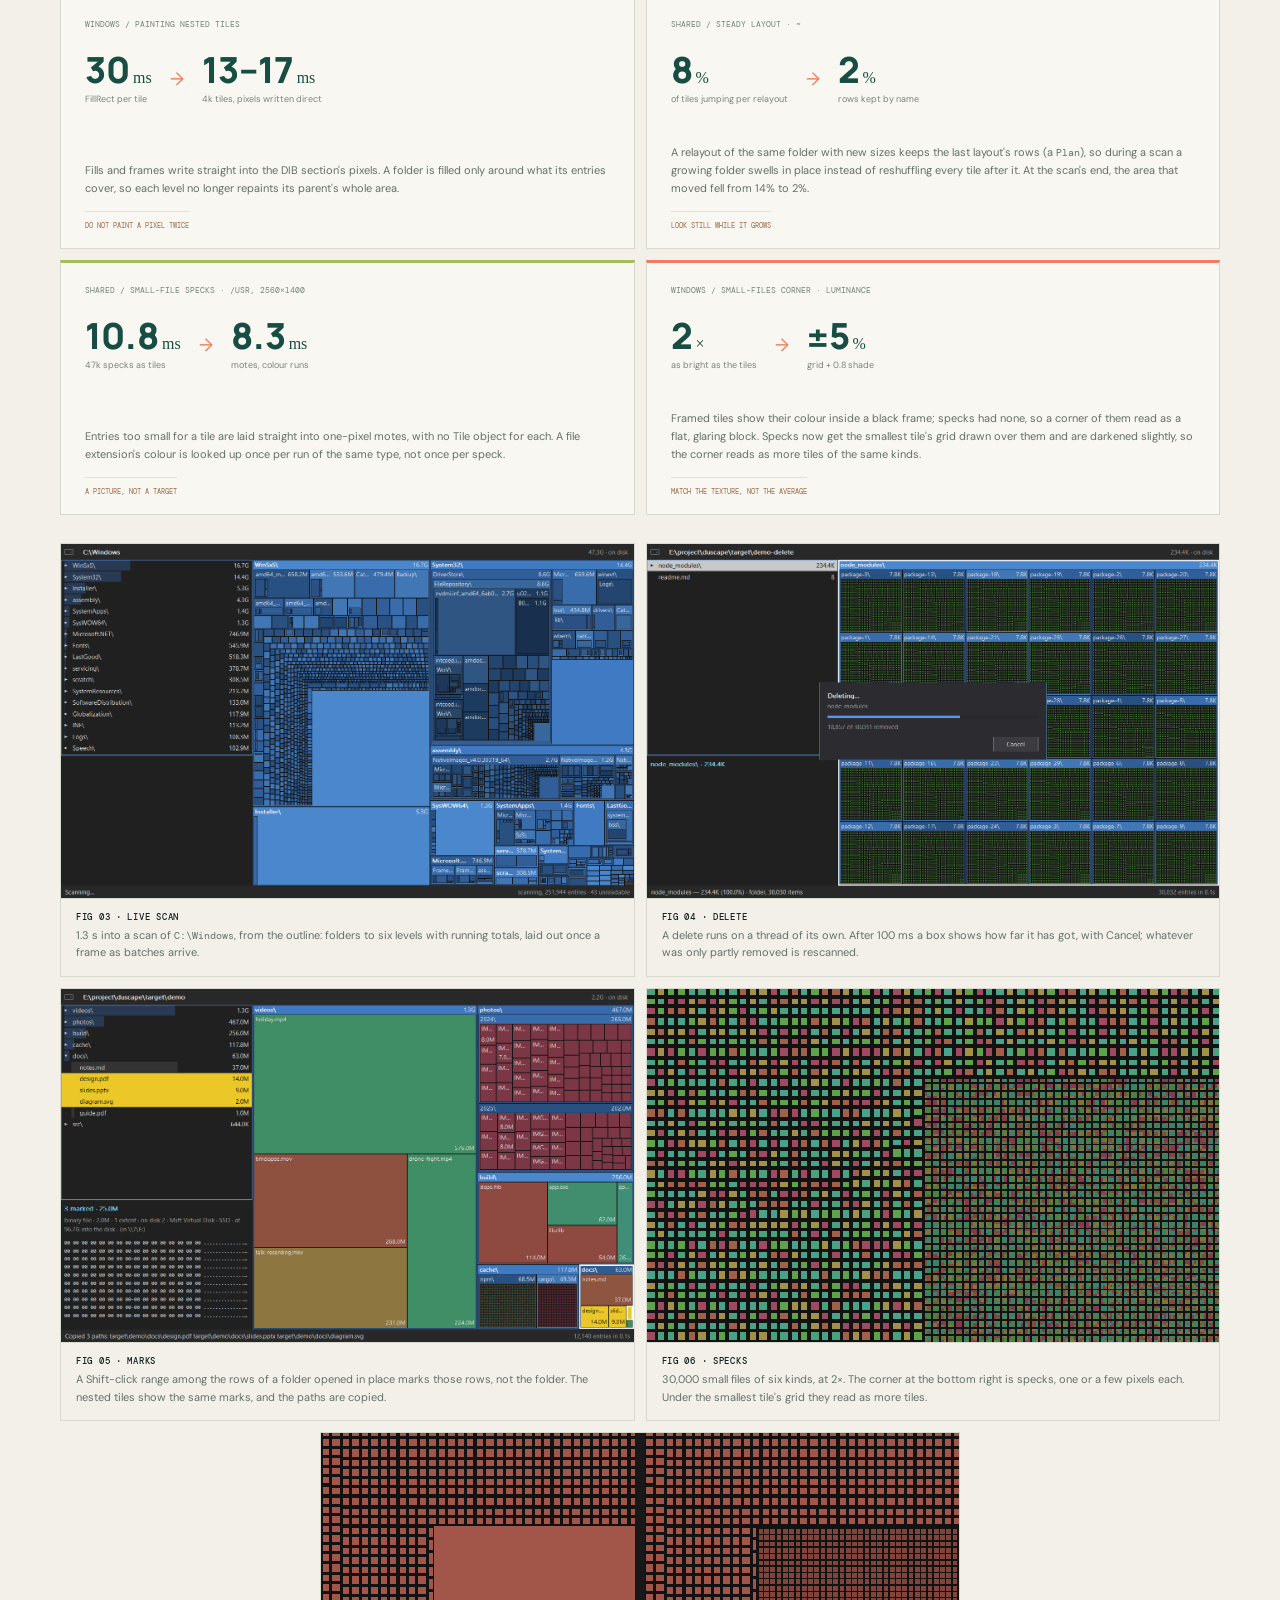
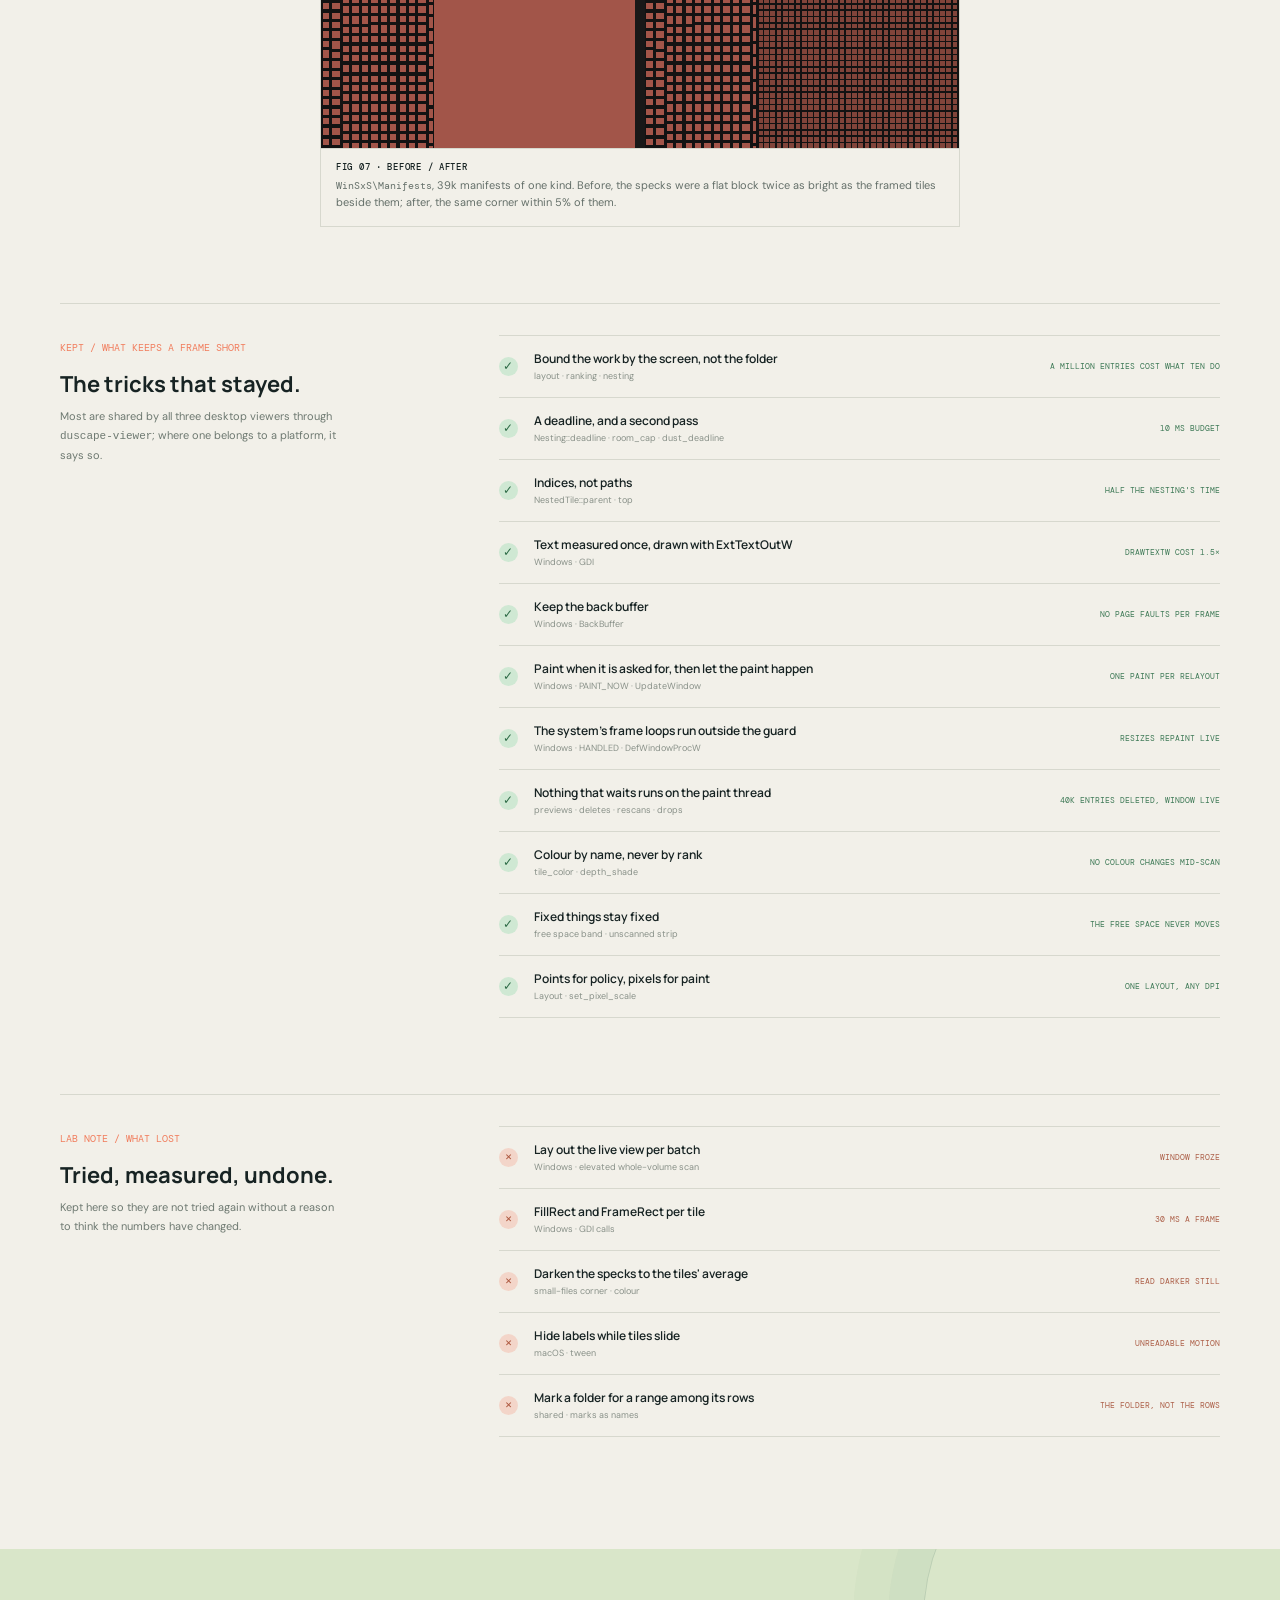
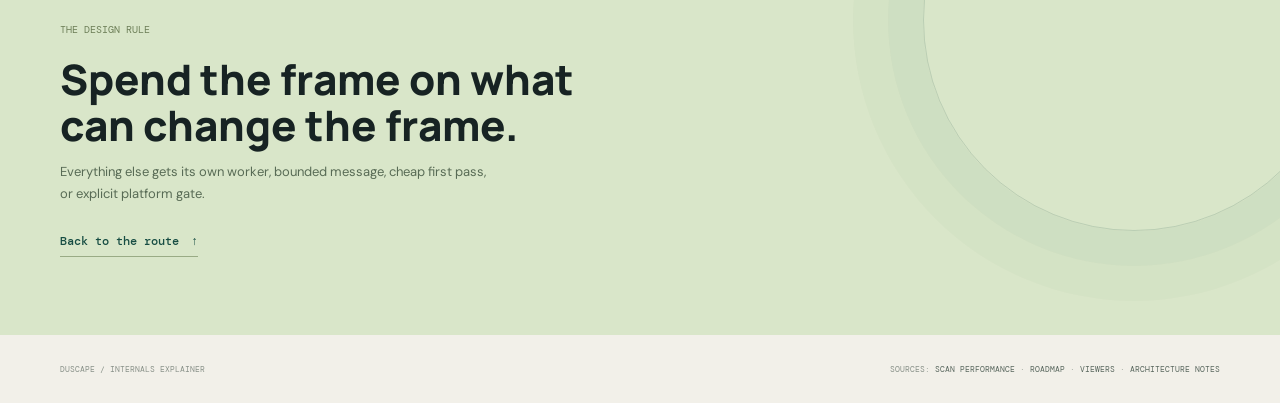
==== commit d9662e5b: "docs(explainer): the window's frame — what made the desktop viewers fast and look right, with screen" ====
--- a/docs/explainer/index.html
+++ b/docs/explainer/index.html
@@ -13,7 +13,7 @@
   <header class="topbar">
     <a class="wordmark" href="#top" aria-label="Duscape internals home"><img class="brand-icon" src="../../viewers/windows/duscape.ico" alt=""> duscape <span class="wordmark-note">FIELD GUIDE / 01</span></a>
     <nav aria-label="Page sections">
-      <a href="#system">System</a><a href="#scanners">Scanners</a><a href="#viewers">Viewers</a><a href="#evidence">Evidence</a>
+      <a href="#system">System</a><a href="#scanners">Scanners</a><a href="#viewers">Viewers</a><a href="#evidence">Evidence</a><a href="#frames">Frames</a>
     </nav>
   </header>
 
@@ -73,10 +73,11 @@
           <article class="viewer-card viewer-terminal"><div class="viewer-card-head"><span class="viewer-index">VIEW / 01</span><span class="viewer-badge">PRIMARY</span></div><h3>Terminal</h3><p class="viewer-sub">ratatui · crossterm</p><p>One terminal thread owns app state and renders on change. Input, scanning, preview work and the help-line ticker report instructions over channels. The grid uses terminal cells; nesting is cached by board generation.</p><div class="viewer-why"><span>FAST BY</span> rendering only when something changed</div><div class="viewer-file">viewers/tui/ · ui/grid/</div></article>
           <article class="viewer-card viewer-windows"><div class="viewer-card-head"><span class="viewer-index">VIEW / 02</span><span class="viewer-badge">NATIVE</span></div><h3>Windows</h3><p class="viewer-sub">Win32 · GDI · DIB</p><p>A double-buffered pixel surface shares the common Viewer state. GDI measures text once, draws it with ExtTextOutW, and fills treemap pixels directly. NTFS volume roots can switch to the MFT when the sample says the table is worthwhile.</p><div class="viewer-why"><span>FAST BY</span> avoiding per-tile GDI overdraw</div><div class="viewer-file">viewers/windows/src/win/</div></article>
           <article class="viewer-card viewer-macos"><div class="viewer-card-head"><span class="viewer-index">VIEW / 03</span><span class="viewer-badge">NATIVE</span></div><h3>macOS</h3><p class="viewer-sub">AppKit · objc2</p><p>AppKit draws the shared tree and nested map. Platform frameworks load when the window starts, not when the CLI launches. A saved scan streams onto screen, catches up through FSEvents, then fills trimmed small files.</p><div class="viewer-why"><span>FAST BY</span> showing saved state before catch-up</div><div class="viewer-file">viewers/macos/src/mac/</div></article>
-          <article class="viewer-card viewer-linux"><div class="viewer-card-head"><span class="viewer-index">VIEW / 04</span><span class="viewer-badge">NO TOOLKIT</span></div><h3>Linux desktop</h3><p class="viewer-sub">Wayland / X11 · software canvas</p><p>A software framebuffer is presented through pure-Rust Wayland or X11 backends. fontdue rasterizes system fonts; a bounded first paint defers deep labels and specks until input settles. No GTK, Qt, libwayland or Xlib at runtime.</p><div class="viewer-why"><span>FAST BY</span> drawing one owned canvas, then presenting it</div><div class="viewer-file">viewers/linux/src/ · viewers/shared/</div></article>
+          <article class="viewer-card viewer-linux"><div class="viewer-card-head"><span class="viewer-index">VIEW / 04</span><span class="viewer-badge">NO TOOLKIT</span></div><h3>Linux desktop</h3><p class="viewer-sub">Wayland / X11 · software canvas</p><p>A software framebuffer is presented through pure-Rust Wayland or X11 backends. ab_glyph rasterizes system fonts; a bounded first paint defers deep labels and specks until input settles. No GTK, Qt, libwayland or Xlib at runtime.</p><div class="viewer-why"><span>FAST BY</span> drawing one owned canvas, then presenting it</div><div class="viewer-file">viewers/linux/src/ · viewers/shared/</div></article>
           <article class="viewer-card viewer-dos"><div class="viewer-card-head"><span class="viewer-index">VIEW / 05</span><span class="viewer-badge">PORT</span></div><h3>MS-DOS</h3><p class="viewer-sub">16-bit real mode · FASM</p><p>A hand port, not a binding: scan, treemap, navigation and preview rewritten for a 286, with software IEEE doubles and text-mode colors. The Rust layout is its reference, and fixtures compare tile placement.</p><div class="viewer-why"><span>TRADEOFF</span> tiny footprint, separate implementation</div><div class="viewer-file">viewers/dos/ · make dos</div></article>
           <article class="viewer-card viewer-shared"><div class="viewer-card-head"><span class="viewer-index">VIEW / SHARED</span><span class="viewer-badge">DESKTOPS</span></div><h3>Shared window state</h3><p class="viewer-sub">Viewer · Layout · passes</p><p>Selection, tree rows, nested hits, marks, delete prompts, rescans and preview generations live once in duscape-viewer. The UI toolkit paints and reports input; policy stays testable on every platform.</p><div class="viewer-why"><span>BOUNDARY</span> behavior shared, paint native</div><div class="viewer-file">viewers/shared/src/state.rs</div></article>
         </div>
+        <figure class="shot-figure shot-wide"><img src="./img/window-overview.png" width="1382" height="853" loading="lazy" alt="The Windows window on a demo folder: on the left the folder's entries as a list, largest first, each folder with an expander; on the right a nested treemap of videos, photos by year, build output, a cache of small files and documents, each folder's tiles inside its own."><figcaption><span>FIG 02 · WINDOWS</span> The list and the nested treemap are one model: a folder's tile holds its entries' tiles, down to what the screen can show. The cache's thousands of small files fill their folders' tiles at the bottom.</figcaption></figure>
         <div class="viewer-rule"><span class="rule-mark">≠</span><p>“Shared” does not mean “one renderer.” It means every desktop viewer inherits the same decisions about what is selected, what a nested tile means, and when expensive work may wait.</p></div>
       </div>
     </section>
@@ -102,6 +103,54 @@
       </div>
     </section>
 
+    <section class="section frames-section" id="frames">
+      <div class="page-width">
+        <div class="section-heading"><div><p class="eyebrow">05 / The window's frame</p><h2>Sixty frames a second.<br><em>Then the rest.</em></h2></div><p class="section-deck">The desktop viewers lay out and paint tens of thousands of tiles. Each frame does what fits in about 16 ms. The rest waits for a second pass, a worker thread, or the next frame. Here is what got them fast and looking right, and what didn't.</p></div>
+        <div class="evidence-grid">
+          <article class="evidence-card evidence-frame"><div class="evidence-overline">WINDOWS / LIVE SCAN · C:\USERS, WARM</div><div class="metric-pair"><div><strong>125<span>ms</span></strong><small>between updates</small></div><span class="metric-arrow">→</span><div><strong>17.9<span>ms</span></strong><small>about 56 fps</small></div></div><p>The view was starved, not slow: a relayout took 3 ms and a paint 8. The outline went out only every 4,096 entries, and the window waited 100 ms after it. Now the outline also flushes once a frame, and the window lays out and paints once a frame.</p><div class="evidence-tag">PACE BY THE FRAME, NOT THE BATCH</div></article>
+          <article class="evidence-card evidence-windows"><div class="evidence-overline">WINDOWS / FIRST FRAME AFTER A RELAYOUT</div><div class="metric-pair"><div><strong>18–21<span>ms</span></strong><small>before</small></div><span class="metric-arrow">→</span><div><strong>11–14<span>ms</span></strong><small>C:\Windows, E:\, 87k-file folder</small></div></div><p>The first paint of a new layout stops labelling tiles after 4 ms of labels. Once input has been still for 60 ms, a second pass paints everything. A layout painted in full stays that way, so labels never come and go as you hover.</p><div class="evidence-tag">HURRY ONCE, FINISH ONCE</div></article>
+          <article class="evidence-card evidence-layout"><div class="evidence-overline">WINDOWS / PAINTING NESTED TILES</div><div class="metric-pair"><div><strong>30<span>ms</span></strong><small>FillRect per tile</small></div><span class="metric-arrow">→</span><div><strong>13–17<span>ms</span></strong><small>4k tiles, pixels written direct</small></div></div><p>Fills and frames write straight into the DIB section's pixels. A folder is filled only around what its entries cover, so each level no longer repaints its parent's whole area.</p><div class="evidence-tag">DO NOT PAINT A PIXEL TWICE</div></article>
+          <article class="evidence-card evidence-linux"><div class="evidence-overline">SHARED / STEADY LAYOUT · ~</div><div class="metric-pair"><div><strong>8<span>%</span></strong><small>of tiles jumping per relayout</small></div><span class="metric-arrow">→</span><div><strong>2<span>%</span></strong><small>rows kept by name</small></div></div><p>A relayout of the same folder with new sizes keeps the last layout's rows (a <code>Plan</code>), so during a scan a growing folder swells in place instead of reshuffling every tile after it. At the scan's end, the area that moved fell from 14% to 2%.</p><div class="evidence-tag">LOOK STILL WHILE IT GROWS</div></article>
+          <article class="evidence-card evidence-cache"><div class="evidence-overline">SHARED / SMALL-FILE SPECKS · /USR, 2560×1400</div><div class="metric-pair"><div><strong>10.8<span>ms</span></strong><small>47k specks as tiles</small></div><span class="metric-arrow">→</span><div><strong>8.3<span>ms</span></strong><small>motes, colour runs</small></div></div><p>Entries too small for a tile are laid straight into one-pixel motes, with no Tile object for each. A file extension's colour is looked up once per run of the same type, not once per speck.</p><div class="evidence-tag">A PICTURE, NOT A TARGET</div></article>
+          <article class="evidence-card evidence-macos"><div class="evidence-overline">WINDOWS / SMALL-FILES CORNER · LUMINANCE</div><div class="metric-pair"><div><strong>2<span>×</span></strong><small>as bright as the tiles</small></div><span class="metric-arrow">→</span><div><strong>±5<span>%</span></strong><small>grid + 0.8 shade</small></div></div><p>Framed tiles show their colour inside a black frame; specks had none, so a corner of them read as a flat, glaring block. Specks now get the smallest tile's grid drawn over them and are darkened slightly, so the corner reads as more tiles of the same kinds.</p><div class="evidence-tag">MATCH THE TEXTURE, NOT THE AVERAGE</div></article>
+        </div>
+
+        <!-- Screenshots: the Windows window (release build) at 1400x900, 125% scale, 2026-10-05,
+             captured with PrintWindow after posted keys and clicks, client area only. Their folders
+             hold nothing personal: a generated demo tree under target/, C:\Windows, and a test
+             folder of numbered files. Crops are 2x, nearest neighbour. -->
+        <div class="shot-grid">
+          <figure class="shot-figure"><img src="./img/window-live-scan.png" width="1382" height="853" loading="lazy" alt="The window scanning C:\Windows: the treemap already laid out from the live outline, with folders sized by what the scan has found so far and the status bar reading scanning, 251,944 entries."><figcaption><span>FIG 03 · LIVE SCAN</span> 1.3 s into a scan of <code>C:\Windows</code>, from the outline: folders to six levels with running totals, laid out once a frame as batches arrive.</figcaption></figure>
+          <figure class="shot-figure"><img src="./img/window-delete.png" width="1382" height="853" loading="lazy" alt="The window deleting a node_modules folder of 30,000 files: a box over the treemap reads Deleting, node_modules, a progress bar, 18,857 of 30,031 removed, and a Cancel button."><figcaption><span>FIG 04 · DELETE</span> A delete runs on a thread of its own. After 100 ms a box shows how far it has got, with Cancel; whatever was only partly removed is rescanned.</figcaption></figure>
+          <figure class="shot-figure"><img src="./img/window-marks.png" width="1382" height="853" loading="lazy" alt="The docs folder opened in place in the list, three of its rows marked in yellow by a Shift-click range, and their tiles inside the docs tile marked yellow too; the panel reads 3 marked, 25.0M."><figcaption><span>FIG 05 · MARKS</span> A Shift-click range among the rows of a folder opened in place marks those rows, not the folder. The nested tiles show the same marks, and the paths are copied.</figcaption></figure>
+          <figure class="shot-figure"><img src="./img/window-specks-zoom.png" width="600" height="370" loading="lazy" alt="A close-up at twice the size: small framed tiles in several colours at the top and left; at the bottom right, a corner of one-pixel specks in the same colours under a fine dark grid, reading as more tiles."><figcaption><span>FIG 06 · SPECKS</span> 30,000 small files of six kinds, at 2×. The corner at the bottom right is specks, one or a few pixels each. Under the smallest tile's grid they read as more tiles.</figcaption></figure>
+        </div>
+        <figure class="shot-figure shot-pair"><img src="./img/window-specks-before-after.png" width="812" height="400" loading="lazy" alt="Two close-ups of the same corner of C:\Windows\WinSxS\Manifests at twice the size. Left, before: framed tiles around a flat, bright block of one colour. Right, after: the block is a fine grid in the same colour, about as bright as the tiles."><figcaption><span>FIG 07 · BEFORE / AFTER</span> <code>WinSxS\Manifests</code>, 39k manifests of one kind. Before, the specks were a flat block twice as bright as the framed tiles beside them; after, the same corner within 5% of them.</figcaption></figure>
+
+        <div class="experiments"><div class="experiments-title"><span class="eyebrow">KEPT / WHAT KEEPS A FRAME SHORT</span><h3>The tricks that stayed.</h3><p>Most are shared by all three desktop viewers through <code>duscape-viewer</code>; where one belongs to a platform, it says so.</p></div><div class="experiment-list">
+          <details><summary><span class="experiment-mark is-kept">✓</span><span><strong>Bound the work by the screen, not the folder</strong><small>layout · ranking · nesting</small></span><span class="experiment-result is-kept">a million entries cost what ten do</span></summary><p>A folder is ranked only as far as its tiles have room. Nesting stops where an inside is too small for two of the smallest tiles. The total number of tiles is capped by the area at the smallest tile size. The board is laid out in one-pixel cells, so there are as many tiles as the window can show, and no more.</p></details>
+          <details><summary><span class="experiment-mark is-kept">✓</span><span><strong>A deadline, and a second pass</strong><small>Nesting::deadline · room_cap · dust_deadline</small></span><span class="experiment-result is-kept">10 ms budget</span></summary><p>Nesting goes a level at a time across every folder, so a deadline cuts the deepest levels rather than leaving the last folders out entirely. No folder may take more than 1,000 tiles in the first pass. Specks come only while the last full layout predicts they fit in half the budget. Everything else is drawn once input has been still for 60 ms, and each new change pushes that back again.</p></details>
+          <details><summary><span class="experiment-mark is-kept">✓</span><span><strong>Indices, not paths</strong><small>NestedTile::parent · top</small></span><span class="experiment-result is-kept">half the nesting's time</span></summary><p>Cloning a path for every tile was half the nesting's cost. A nested tile now records its parent and top-level tile by index, and paths are worked out only when needed. The same rule applies to marks: which nested tiles are marked is computed once per paint, building paths only along the way to a mark, never per tile per mark.</p></details>
+          <details><summary><span class="experiment-mark is-kept">✓</span><span><strong>Text measured once, drawn with ExtTextOutW</strong><small>Windows · GDI</small></span><span class="experiment-result is-kept">DrawTextW cost 1.5×</span></summary><p>One <code>GetTextExtentExPointW</code> call gives where each character ends, so the ellipsis cut needs no second measurement. A font is selected only when it changes. The label font is the system message font, shrunk until the label band holds it whole.</p></details>
+          <details><summary><span class="experiment-mark is-kept">✓</span><span><strong>Keep the back buffer</strong><small>Windows · BackBuffer</small></span><span class="experiment-result is-kept">no page faults per frame</span></summary><p>The DIB section is created again only when the window size changes. A fresh one every frame had its memory pages faulted in on every paint.</p></details>
+          <details><summary><span class="experiment-mark is-kept">✓</span><span><strong>Paint when it is asked for, then let the paint happen</strong><small>Windows · PAINT_NOW · UpdateWindow</small></span><span class="experiment-result is-kept">one paint per relayout</span></summary><p>Windows makes <code>WM_TIMER</code> and <code>WM_PAINT</code> only when the message queue is empty, and a warm scan posts a batch every few milliseconds. So the batch that arrives after the frame is up does the layout itself, the timer only covers the last batch of a burst, and <code>UpdateWindow</code> paints as soon as the re-entrancy guard is down. Before this, one live relayout in three was ever painted.</p></details>
+          <details><summary><span class="experiment-mark is-kept">✓</span><span><strong>The system's frame loops run outside the guard</strong><small>Windows · HANDLED · DefWindowProcW</small></span><span class="experiment-result is-kept">resizes repaint live</span></summary><p>Dragging an edge, maximising, or opening the system menu all run modal loops inside <code>DefWindowProcW</code>, which send <code>WM_SIZE</code> and <code>WM_PAINT</code> back into the window procedure. Messages the window doesn't handle go straight to the system, outside the re-entrancy guard. Reports from other threads that arrive during a modal loop are queued in order and handled afterwards.</p></details>
+          <details><summary><span class="experiment-mark is-kept">✓</span><span><strong>Nothing that waits runs on the paint thread</strong><small>previews · deletes · rescans · drops</small></span><span class="experiment-result is-kept">40k entries deleted, window live</span></summary><p>Previews decode on their own thread at the size they will be drawn, 100 ms after the pointer settles, and a newer request supersedes an older one. A delete runs on its own thread and shows a box with a count and a Cancel button if it lasts beyond 100 ms. A replaced tree is freed on a thread of its own, because freeing millions of nodes takes time. AppKit is loaded with <code>dlopen</code> when the macOS window opens, which took the terminal viewer's cold start from 0.41 s to 0.07 s.</p></details>
+          <details><summary><span class="experiment-mark is-kept">✓</span><span><strong>Colour by name, never by rank</strong><small>tile_color · depth_shade</small></span><span class="experiment-result is-kept">no colour changes mid-scan</span></summary><p>Folders are blues; a file's colour comes from a hash of its extension, avoiding the blues and violets so a file never passes for a folder, in muted tones that white text reads on. Each level of nesting is 12% darker. The list's swatches use the same rule, so the list and the treemap agree as the listing re-sorts during a scan.</p></details>
+          <details><summary><span class="experiment-mark is-kept">✓</span><span><strong>Fixed things stay fixed</strong><small>free space band · unscanned strip</small></span><span class="experiment-result is-kept">the free space never moves</span></summary><p>A volume's free space is a band along the board's bottom, its size from the volume alone, so neither its place nor its shape changes during the scan. The unscanned space is a strip that narrows as the scan finds more. When the two were cut from one strip, the free space kept its area but kept changing shape, as if the free space itself were changing.</p></details>
+          <details><summary><span class="experiment-mark is-kept">✓</span><span><strong>Points for policy, pixels for paint</strong><small>Layout · set_pixel_scale</small></span><span class="experiment-result is-kept">one layout, any DPI</span></summary><p>The shared viewer works in points, and each window multiplies by its own scale to draw and divides to hit-test, so click targets match on every platform. Tiles are laid out in one-pixel cells, with a 4-pixel smallest tile, while the label band and margins stay fixed sizes in points.</p></details>
+        </div></div>
+
+        <div class="experiments"><div class="experiments-title"><span class="eyebrow">LAB NOTE / WHAT LOST</span><h3>Tried, measured, undone.</h3><p>Kept here so they are not tried again without a reason to think the numbers have changed.</p></div><div class="experiment-list">
+          <details><summary><span class="experiment-mark">×</span><span><strong>Lay out the live view per batch</strong><small>Windows · elevated whole-volume scan</small></span><span class="experiment-result">window froze</span></summary><p>Dozens of batches a second at 15–25 ms each: the window answered nothing until the scan ended. A 100 ms timer after a burst fixed the freeze but capped the view at 8 fps. A 16 ms timer after each batch reached only 23 fps, because a Windows timer ticks every 15.6 ms and only fires on an empty queue.</p></details>
+          <details><summary><span class="experiment-mark">×</span><span><strong>FillRect and FrameRect per tile</strong><small>Windows · GDI calls</small></span><span class="experiment-result">30 ms a frame</span></summary><p>The nested treemap overdraws heavily, and a GDI call per rectangle cost more than the layout. Writing pixels directly, with a <code>GdiFlush</code> whenever GDI has drawn since, replaced it.</p></details>
+          <details><summary><span class="experiment-mark">×</span><span><strong>Darken the specks to the tiles' average</strong><small>small-files corner · colour</small></span><span class="experiment-result">read darker still</span></summary><p>Scaled to the same average luminance as the framed tiles around it (52% of their colour on <code>WinSxS\Manifests</code>), the corner looked darker than them. The eye judges a framed tile by the colour inside its frame, not by the average. What worked was the grid's texture, plus a lighter shade.</p></details>
+          <details><summary><span class="experiment-mark">×</span><span><strong>Hide labels while tiles slide</strong><small>macOS · tween</small></span><span class="experiment-result">unreadable motion</span></summary><p>During a scan tiles slide almost all the time, and without labels the motion carried no information. Labels stay on while sliding (10.9 ms a frame on <code>~</code>). The Windows and Linux windows do not animate yet: their second pass, after 60 ms of idle, would snap every slide to its end.</p></details>
+          <details><summary><span class="experiment-mark">×</span><span><strong>Mark a folder for a range among its rows</strong><small>shared · marks as names</small></span><span class="experiment-result">the folder, not the rows</span></summary><p>Marks were top-level names, so a Shift range among the rows of a folder opened in place marked the folder itself. Marks are now row paths: a range runs over the rows as shown, closing a folder drops the marks inside it, and a delete takes a marked folder without also trying to delete marked rows inside it.</p></details>
+        </div></div>
+      </div>
+    </section>
+
     <section class="closing-band"><div class="page-width closing-inner"><p class="eyebrow">THE DESIGN RULE</p><h2>Spend the frame on what<br>can change the frame.</h2><p>Everything else gets its own worker, bounded message, cheap first pass, or explicit platform gate.</p><a href="#top" class="back-top">Back to the route <span aria-hidden="true">↑</span></a></div></section>
   </main>
   <footer class="footer page-width"><span>DUSCAPE / INTERNALS EXPLAINER</span><span>Sources: <a href="../scan-performance.md">scan performance</a> · <a href="../scan-roadmap.md">roadmap</a> · <a href="../viewers.md">viewers</a> · <a href="../../AGENTS.md">architecture notes</a></span></footer>
--- a/docs/explainer/explainer.css
+++ b/docs/explainer/explainer.css
@@ -8,7 +8,7 @@
 @media (max-width: 900px) { h1 { font-size: 38px; } }
 @media (max-width: 650px) { h1 { font-size: 36px; } }
 h1 em,h2 em { color:var(--forest);font:italic 500 1.01em/1 var(--serif); }.hero-intro { max-width:440px;margin-bottom:27px;color:#526059;font-size:16px;line-height:1.72; }.text-link,.back-top { display:inline-flex;gap:12px;align-items:center;color:var(--forest);text-decoration:none;font:500 12px var(--mono);border-bottom:1px solid #82978a;padding-bottom:7px;transition:gap .2s,color .2s; }.text-link:hover,.back-top:hover { gap:18px;color:#b84e36; }
-.hero-art { width:min(100%,475px);aspect-ratio:1.25;justify-self:end;position:relative;display:grid;grid-template-columns:1.1fr .9fr .68fr;grid-template-rows:.72fr 1.28fr .8fr;gap:7px;padding:19px;transform:rotate(2deg);animation:art-enter .9s .1s both; }.hero-art::before { content:'';position:absolute;inset:0;background:#e3e3d8;transform:rotate(-4deg);border:1px solid #d0d3c6; }.tile { position:relative;border-radius:2px;padding:11px;overflow:hidden;font:10px var(--mono);color:#15372e;animation:tile-in .8s both; }.tile span { position:relative;z-index:1; }.tile-a { grid-column:1;grid-row:1/3;background:var(--mint);animation-delay:.2s; }.tile-b { grid-column:2/4;grid-row:1;background:var(--gold);animation-delay:.31s; }.tile-c { grid-column:2;grid-row:2/4;background:var(--blue);animation-delay:.42s; }.tile-d { grid-column:3;grid-row:2;background:var(--coral);animation-delay:.53s; }.tile-e { grid-column:1;grid-row:3;background:#98b6a4;animation-delay:.64s; }.tile-f { grid-column:3;grid-row:3;background:var(--lime);animation-delay:.75s; }.art-label { position:absolute;z-index:2;right:9px;bottom:-22px;color:#44534b;font:9px/1.5 var(--mono);text-align:right; }.art-index { position:absolute;left:20px;bottom:-26px;color:#798178;font-size:9px; }.art-index span { color:var(--coral); }.hero-foot { position:absolute;bottom:23px;left:0;right:0;display:flex;justify-content:space-between;padding-top:13px;border-top:1px solid var(--line);color:#788179;font:9px var(--mono);text-transform:uppercase; }
+.hero-art { width:min(100%,475px);aspect-ratio:1.25;justify-self:end;position:relative;display:grid;grid-template-columns:1.1fr .9fr .68fr;grid-template-rows:.72fr 1.28fr .8fr;gap:11px;padding:19px;transform:rotate(2deg);animation:art-enter .9s .1s both; }.hero-art::before { content:'';position:absolute;inset:0;background:#2e3a34;border:1px solid #fff; }.tile { position:relative;border-radius:2px;padding:11px;overflow:hidden;font:10px var(--mono);color:#15372e;animation:tile-in .8s both; }.tile span { position:relative;z-index:1; }.tile-a { grid-column:1;grid-row:1/3;background:var(--mint);animation-delay:.2s; }.tile-b { grid-column:2/4;grid-row:1;background:var(--gold);animation-delay:.31s; }.tile-c { grid-column:2;grid-row:2/4;background:var(--blue);animation-delay:.42s; }.tile-d { grid-column:3;grid-row:2;background:var(--coral);animation-delay:.53s; }.tile-e { grid-column:1;grid-row:3;background:#98b6a4;animation-delay:.64s; }.tile-f { grid-column:3;grid-row:3;background:var(--lime);animation-delay:.75s; }.art-label { position:absolute;z-index:2;right:9px;bottom:-22px;color:#44534b;font:9px/1.5 var(--mono);text-align:right; }.art-index { position:absolute;left:20px;bottom:-26px;color:#798178;font-size:9px; }.art-index span { color:var(--coral); }.hero-foot { position:absolute;bottom:23px;left:0;right:0;display:flex;justify-content:space-between;padding-top:13px;border-top:1px solid var(--line);color:#788179;font:9px var(--mono);text-transform:uppercase; }
 .section { padding:105px 0 112px; }.system-section { background:#e8e9df;border-top:1px solid #dedfd5;border-bottom:1px solid #dedfd5; }.section-heading { display:flex;align-items:end;justify-content:space-between;gap:50px;margin-bottom:43px; }.section-heading .eyebrow { margin-bottom:13px; } h2 { margin:0;font:800 42px/1.1 var(--display);letter-spacing:0; }.section-deck { max-width:430px;margin-bottom:3px;color:#606c64;font-size:14px;line-height:1.75; }
 .explorer-shell { overflow:hidden;border:1px solid #ced3c7;background:#f7f6f0;box-shadow:0 14px 40px #3142380b; }.explorer-controls { min-height:63px;display:flex;justify-content:space-between;align-items:center;gap:14px;padding:10px 18px;border-bottom:1px solid #dfe1d8; }.control-group { display:flex;align-items:center;gap:4px; }.control-label { margin-right:10px;color:#849087;font-size:9px; }.seg-button,.focus-button { border:0;background:transparent;border-radius:3px;padding:8px 11px;cursor:pointer;color:#68736d;font-size:11px;transition:background .2s,color .2s,transform .2s; }.seg-button:hover,.focus-button:hover { color:var(--forest); }.seg-button.is-active { background:var(--forest);color:#f9f7ef; }.focus-button { font:9px var(--mono);text-transform:uppercase; }.focus-button.is-active { background:#e9eddf;color:var(--forest);box-shadow:inset 0 0 0 1px #cad5be; }.route-caption { min-height:77px;display:grid;grid-template-columns:140px 1fr auto;gap:14px;align-items:center;padding:13px 21px; }.route-index { color:var(--coral);font:10px var(--mono); }.route-caption p { margin:0;color:#5a665f;font-size:12px;line-height:1.55; }.run-button { border:1px solid #b7c7b8;background:transparent;border-radius:3px;padding:9px 12px;cursor:pointer;color:var(--forest);font:10px var(--mono);transition:background .2s,color .2s;white-space:nowrap; }.run-button:hover,.run-button.is-running { background:var(--forest);color:white; }.play-icon { margin-right:6px;color:var(--coral);font-size:9px; }
 .pipeline { display:grid;grid-template-columns:minmax(100px,1fr) 40px minmax(100px,1fr) 40px minmax(100px,1fr) 40px minmax(100px,1fr) 40px minmax(100px,1fr);align-items:center;padding:7px 20px 24px; }.flow-node { min-height:123px;padding:13px 11px;border:1px solid #d4d9cf;background:#fbfaf5;display:flex;flex-direction:column;justify-content:space-between;position:relative;transition:transform .25s,opacity .25s,border-color .25s,background .25s; }.flow-node strong { font:700 12px/1.3 var(--display); }.flow-node small { color:#768078;font-size:9px;line-height:1.5; }.node-kicker { color:#99a197;font-size:8px; }.scan-node { border-top:3px solid var(--coral); }.protocol-node { border-top:3px solid var(--gold); }.build-node { border-top:3px solid #77a58b; }.model-node { border-top:3px solid #79b6bd; }.view-node { border-top:3px solid #a9bb54; }.flow-link { height:28px;display:flex;align-items:center;justify-content:center;position:relative;background:transparent; }.flow-link::before { content:"";position:absolute;left:0;right:0;top:50%;height:1px;background:#bcc6b9; }.flow-packet { position:absolute;z-index:2;width:5px;height:5px;top:calc(50% - 2px);left:0;border-radius:50%;background:var(--coral);opacity:.18; }.pipeline.is-running .flow-packet { opacity:1;animation:packet 1.5s ease-in-out infinite; }.pipeline.is-running .flow-link:nth-of-type(4) .flow-packet { animation-delay:.3s; }.pipeline.is-running .flow-link:nth-of-type(6) .flow-packet { animation-delay:.6s; }.pipeline.is-running .flow-link:nth-of-type(8) .flow-packet { animation-delay:.9s; }.channel-queue { z-index:3;display:flex;gap:2px;padding:3px;background:#f7f6f0;border:1px solid #b9c6ba;border-radius:2px; }.channel-queue i,.channel-key-queue i { display:block;width:4px;height:5px;background:#79a98a;border:1px solid #527e62; }.bound-marker { position:absolute;z-index:4;left:50%;top:calc(50% + 14px);display:grid;width:12px;height:12px;place-items:center;transform:translate(-50%,-50%);border:1px solid #9daea1;border-radius:50%;background:#f7f6f0;color:#41604c;font:6px var(--mono); }.worker-bank { display:grid;gap:3px;margin-top:7px; }.worker-bank-walk { grid-template-columns:repeat(3,minmax(0,1fr)); }.worker-bank-builders { grid-template-columns:repeat(2,minmax(0,1fr)); }.worker-bank-builders[data-count="1"] { width:45%;grid-template-columns:1fr;margin-inline:auto; }.worker-bank-serial { grid-template-columns:1fr; }.worker-box { min-width:0;min-height:17px;display:flex;align-items:center;justify-content:center;padding:2px 3px;border:1px solid #b9cbbb;background:#e7f0e5;color:#45644e;font:6px var(--mono); }.worker-bank-serial .worker-box { border-color:#c4c9c3;background:#eceeea;color:#626b64; }.worker-box[hidden] { display:none!important; }.channel-key { display:flex;align-items:center;gap:8px;margin:-9px 20px 17px;color:#758179;font:8px/1.5 var(--mono); }.channel-key-mark { display:grid;width:14px;height:14px;place-items:center;border:1px solid #9daea1;border-radius:50%;color:#41604c; }.channel-key-queue { display:flex;gap:2px;padding:3px;border:1px solid #b9c6ba;border-radius:2px; }.pipeline[data-focus="scan"] .flow-node[data-layer="view"],.pipeline[data-focus="scan"] .flow-node[data-layer="model"],.pipeline[data-focus="view"] .flow-node[data-layer="scan"],.pipeline[data-focus="view"] .flow-node[data-layer="model"] { opacity:.36; }.pipeline[data-focus="scan"] .scan-node,.pipeline[data-focus="scan"] .protocol-node,.pipeline[data-focus="view"] .view-node { transform:translateY(-4px);border-color:#819486;background:#fffef9; }
@@ -33,7 +33,7 @@
 	.wordmark-note,.topbar nav { color:#a8b4ab; }
 	.hero .eyebrow,.wordmark { color:var(--forest); }
 	.hero-intro,.section-deck { color:#b6c1b8; }
-	.hero-art::before { background:#26312c; border-color:#46534b; }
+	.hero-art::before { background:#2e3a34; border-color:#fff; }
 	.art-label,.art-index,.hero-foot { color:#a4b0a7; }
 	.hero-foot { border-color:var(--line); }
 	.system-section { background:#1a231f; border-color:var(--line); }
@@ -172,4 +172,30 @@
 	.channel-key-mark,.channel-key-queue { border-color:#617566;color:#c9e2ce; }
 	.flow-link::before { background:#526158; }
 	.pipeline[data-focus="scan"] .scan-node,.pipeline[data-focus="scan"] .protocol-node,.pipeline[data-focus="view"] .view-node { background:#25342b; }
-}+}
+.hero-art { padding:22px; }
+.hero-art::before { border-width:11px; }
+.art-label,.art-index { color:#e5ece6;text-shadow:-.5px -.5px 0 #414944,0 -.5px 0 #414944,.5px -.5px 0 #414944,-.5px 0 0 #414944,.5px 0 0 #414944,-.5px .5px 0 #414944,0 .5px 0 #414944,.5px .5px 0 #414944; }
+
+/* Section 05: a kept trick's mark beside the lab note's crosses. */
+.experiment-mark.is-kept { background:#cfe8d3; color:#2c6a45; }
+.experiment-result.is-kept { color:#3f7a57; }
+.frames-section .experiments:first-of-type { margin-top:56px; }
+.experiment-list summary code, .experiment-list details>p code, .evidence-card code { font:0.95em var(--mono); }
+@media(prefers-color-scheme:dark) {
+	.experiment-mark.is-kept { background:#2d4a37; color:#b8e4bd; }
+	.experiment-result.is-kept { color:#9ac9a8; }
+}
+
+/* Screenshots of the window: framed like the cards, the picture's own dark kept in both themes. */
+.shot-figure { margin:0; border:1px solid var(--line); background:#181818; }
+.shot-figure img { display:block; width:100%; height:auto; }
+.shot-figure figcaption { padding:12px 15px 14px; background:var(--paper); border-top:1px solid var(--line); color:var(--muted); font-size:11px; line-height:1.6; }
+.shot-figure figcaption span { display:block; margin-bottom:4px; color:var(--ink); font:600 9px var(--mono); letter-spacing:.08em; }
+.shot-figure code { font:0.95em var(--mono); }
+.shot-wide { margin-top:28px; }
+.shot-grid { display:grid; grid-template-columns:repeat(2,1fr); align-items:start; gap:11px; margin-top:28px; }
+.shot-pair { max-width:640px; margin:11px auto 0; }
+.shot-pair img { image-rendering:pixelated; }
+.shot-grid .shot-figure:last-child img { image-rendering:pixelated; }
+@media(max-width:650px) { .shot-grid { grid-template-columns:1fr; } }
